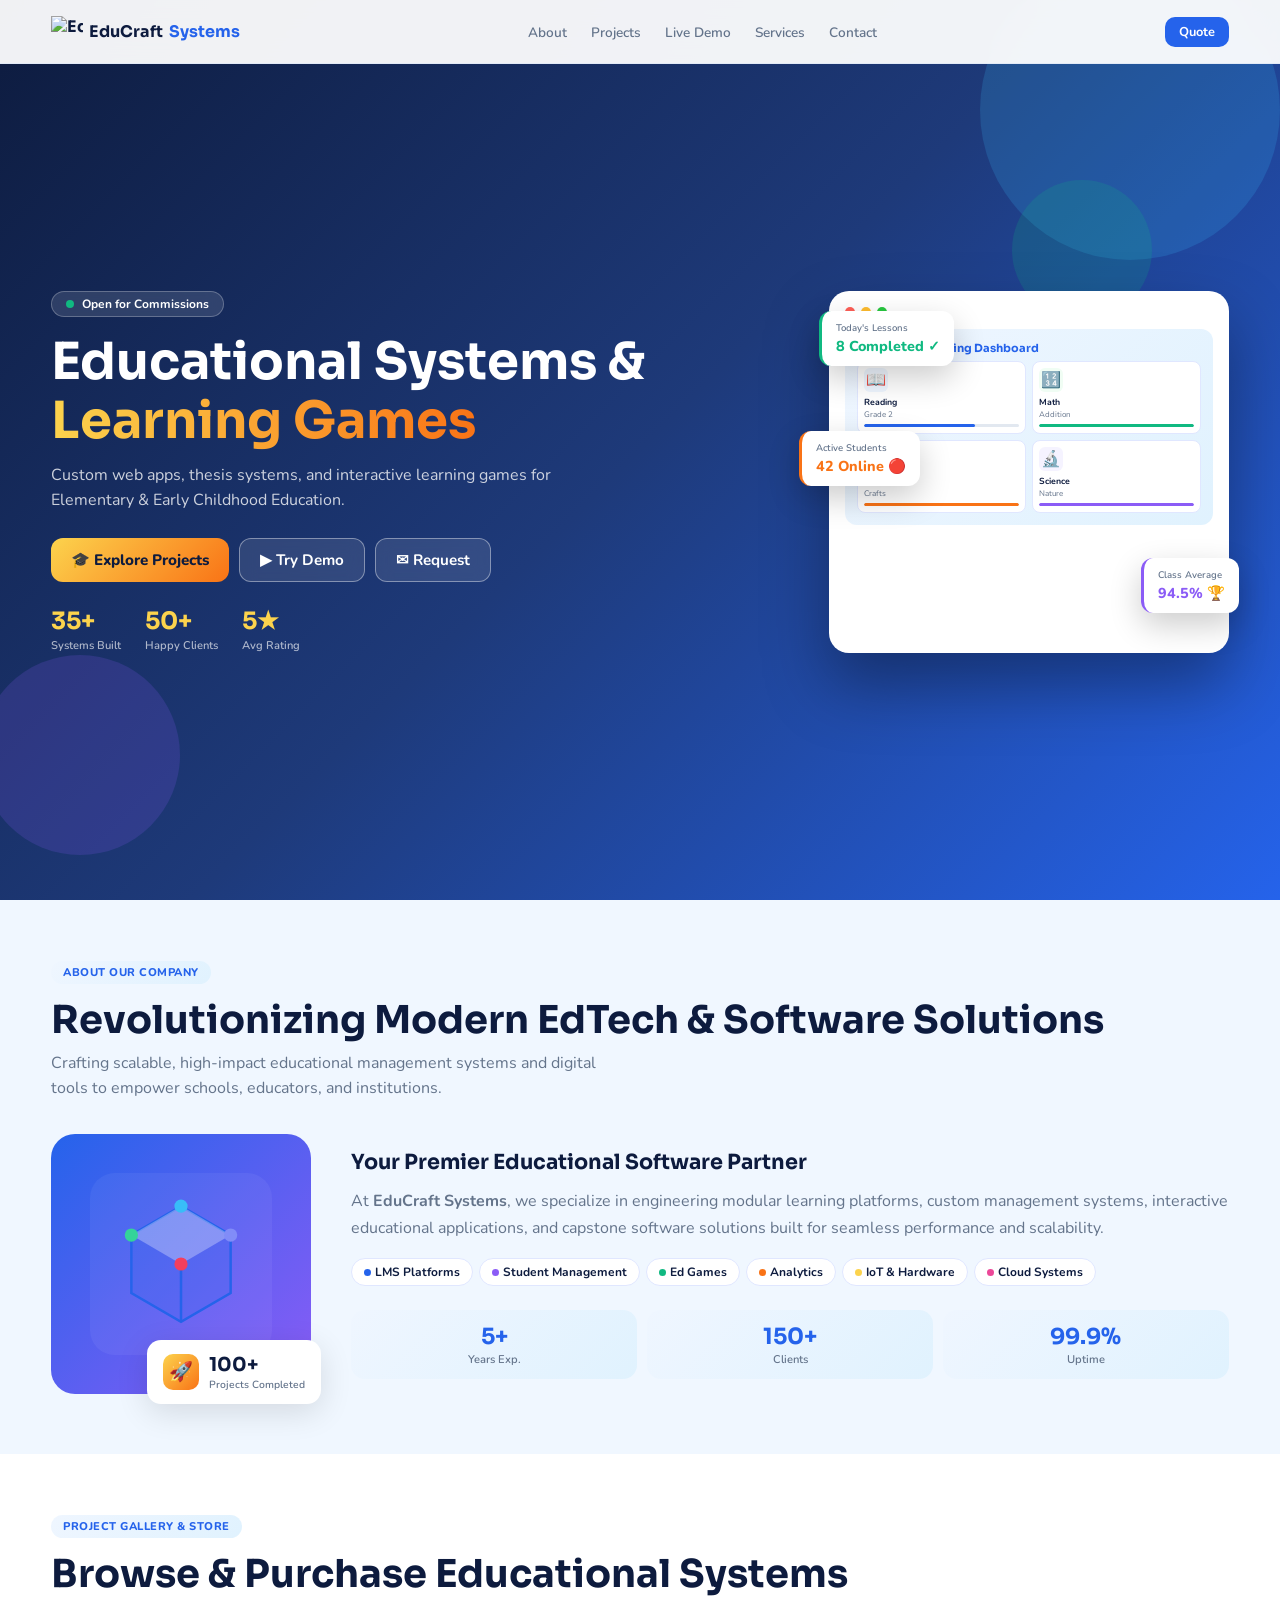
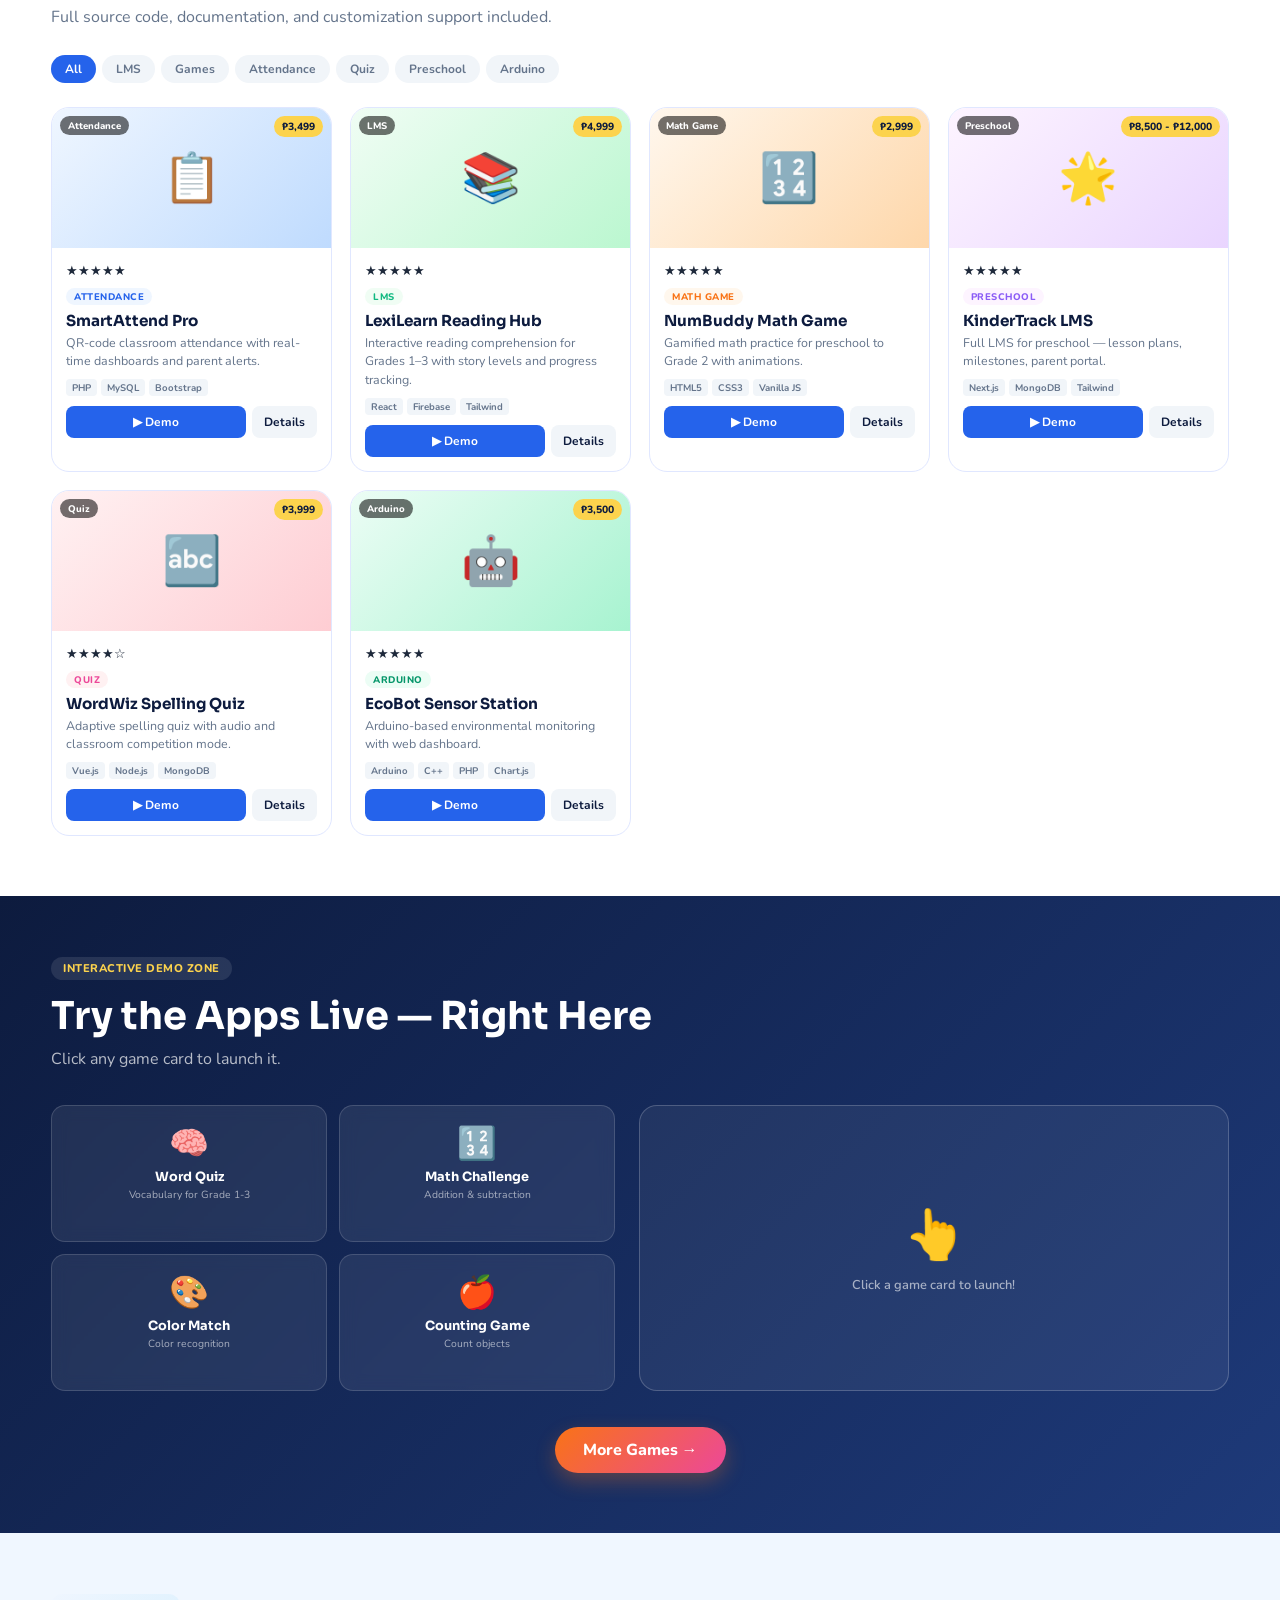
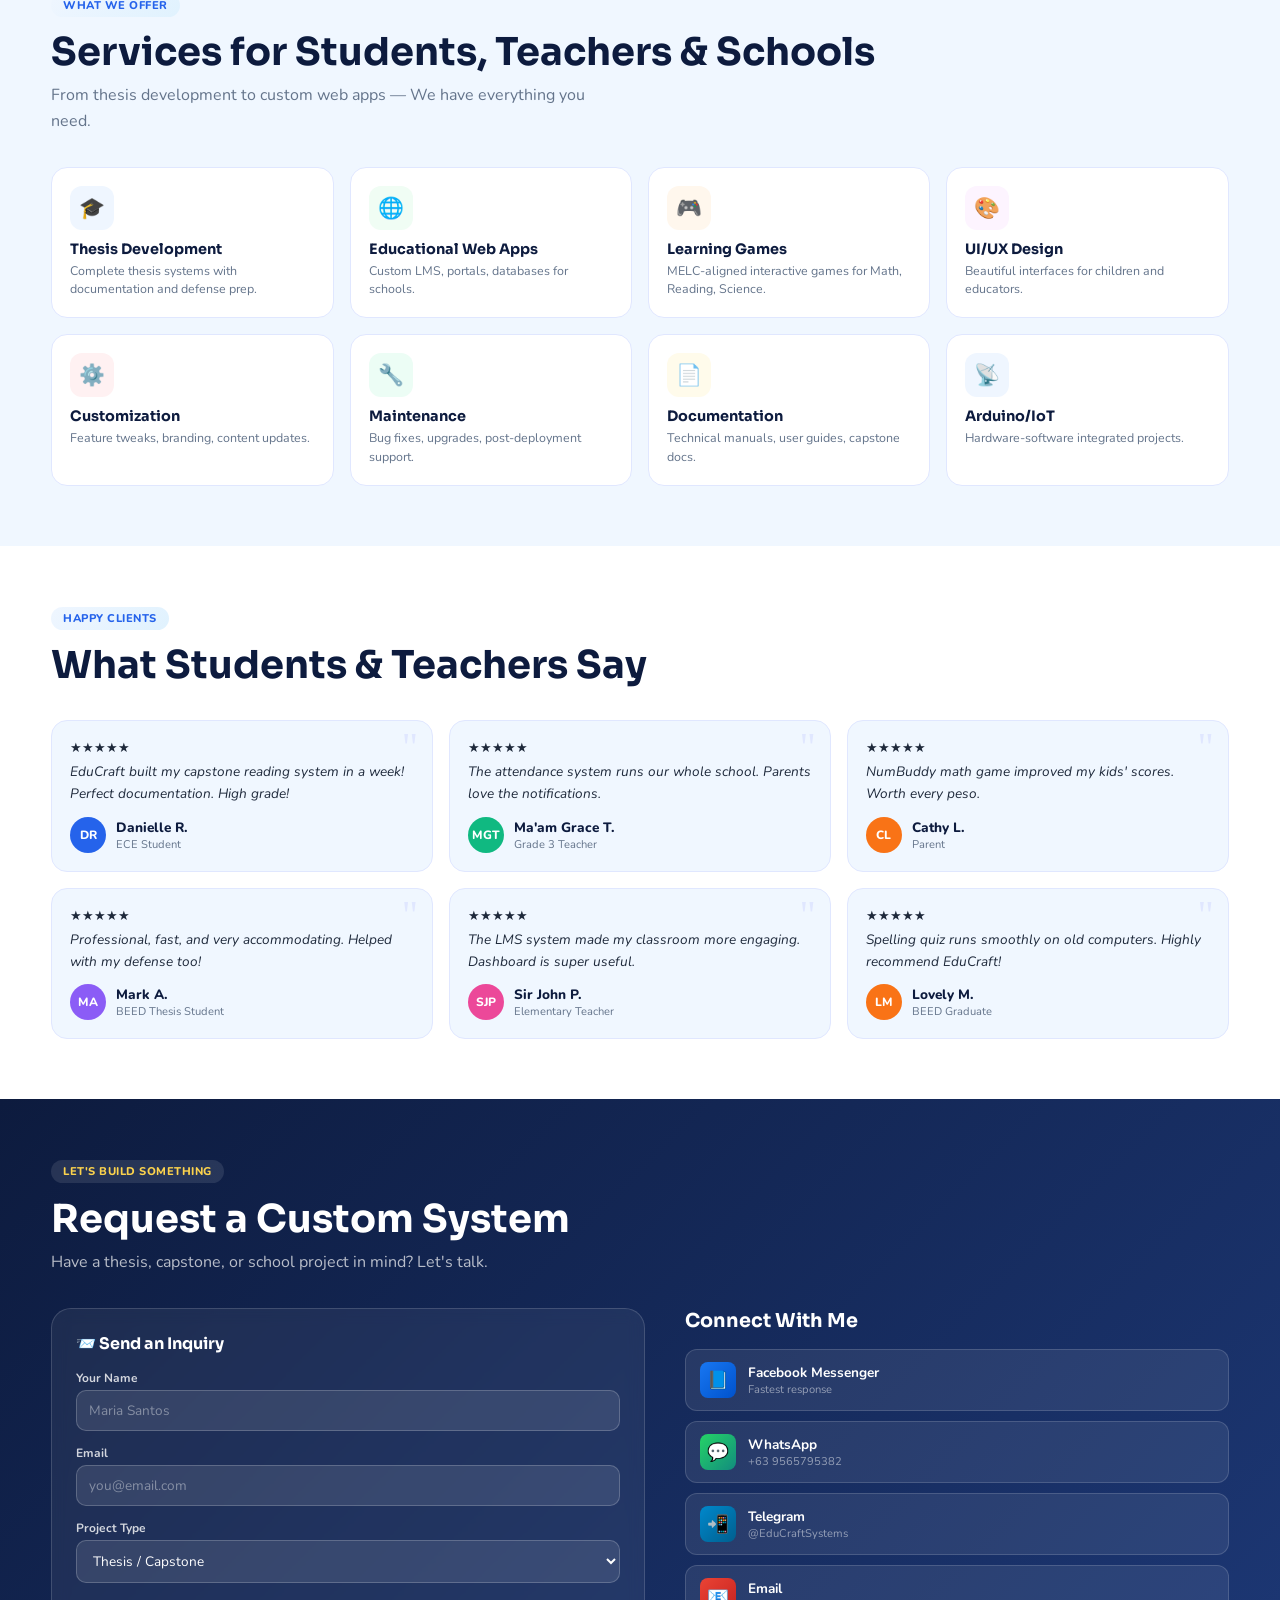
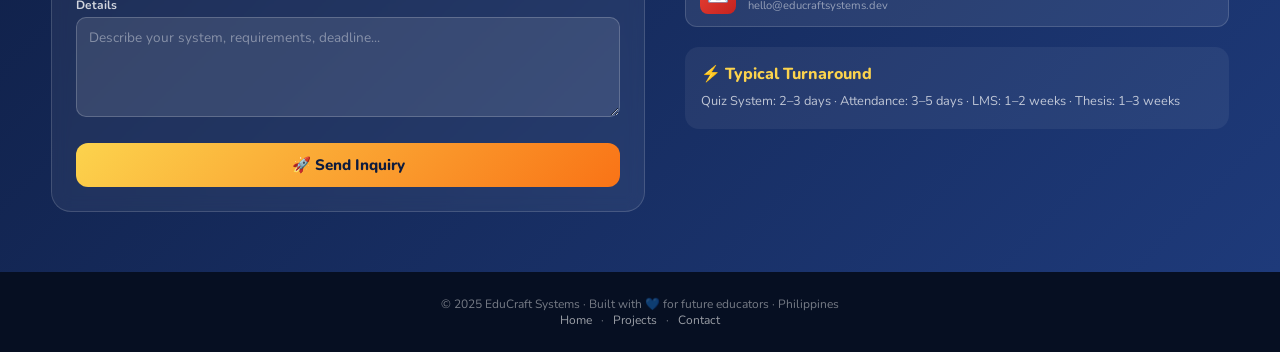
==== public/index.html @ 1078de20 "add fb" ====
<!doctype html>
<html lang="en">
  <head>
    <meta charset="UTF-8" />
    <meta
      name="viewport"
      content="width=device-width, initial-scale=1.0, maximum-scale=5.0"
    />
    <title>EduCraft Systems · EdTech</title>
    <link rel="icon" type="image/svg+xml" href="/favicon.svg" />
    <link rel="preconnect" href="https://fonts.googleapis.com" />
    <link rel="preconnect" href="https://fonts.gstatic.com" crossorigin />
    <link
      href="https://fonts.googleapis.com/css2?family=Nunito:wght@400;600;700;800;900&family=Sora:wght@400;500;600;700&display=swap"
      rel="stylesheet"
    />
    <style>
      * {
        margin: 0;
        padding: 0;
        box-sizing: border-box;
      }
      :root {
        --ec-navy: #0d1b3e;
        --ec-blue: #2563eb;
        --ec-sky: #38bdf8;
        --ec-mint: #10b981;
        --ec-coral: #f97316;
        --ec-yellow: #fcd34d;
        --ec-purple: #8b5cf6;
        --ec-pink: #ec4899;
        --ec-bg: #f0f7ff;
        --ec-white: #ffffff;
        --ec-text: #1e293b;
        --ec-muted: #64748b;
        --r: 1rem;
        --nav-height: 64px;
      }
      html {
        scroll-behavior: smooth;
      }
      body {
        font-family: "Nunito", sans-serif;
        background: var(--ec-bg);
        color: var(--ec-text);
        overflow-x: hidden;
      }
      .sora {
        font-family: "Sora", sans-serif;
      }

      .logo {
        display: flex;
        align-items: center;
        gap: 8px; /* Adds space between icon and text */
        font-weight: bold;
        font-size: 1.25rem;
      }

      .logo-icon {
        width: 32px;
        height: 32px;
      }

      /* NAV — mobile first */
      nav {
        position: fixed;
        top: 0;
        left: 0;
        right: 0;
        z-index: 100;
        background: rgba(255, 255, 255, 0.94);
        backdrop-filter: blur(12px);
        border-bottom: 1.5px solid #e2eaf7;
        padding: 0 4vw;
        height: var(--nav-height);
        display: flex;
        align-items: center;
      }
      .nav-inner {
        width: 100%;
        max-width: 1200px;
        margin: 0 auto;
        display: flex;
        align-items: center;
        justify-content: space-between;
        gap: 1rem;
      }
      .logo {
        font-family: "Sora", sans-serif;
        font-weight: 700;
        font-size: 1rem;
        color: var(--ec-navy);
        display: flex;
        align-items: center;
        gap: 6px;
        white-space: nowrap;
      }
      .logo-badge {
        background: linear-gradient(135deg, var(--ec-blue), var(--ec-purple));
        color: #fff;
        border-radius: 8px;
        padding: 2px 8px;
        font-size: 0.7rem;
        font-weight: 800;
        letter-spacing: 0.5px;
      }
      .nav-links {
        display: none;
        gap: 1.5rem;
        list-style: none;
      }
      .nav-links a {
        text-decoration: none;
        color: var(--ec-muted);
        font-weight: 600;
        font-size: 0.85rem;
        transition: color 0.2s;
      }
      .nav-links a:hover {
        color: var(--ec-blue);
      }
      .nav-cta {
        background: var(--ec-blue);
        color: #fff;
        border: none;
        border-radius: 10px;
        padding: 6px 14px;
        font-family: "Nunito", sans-serif;
        font-weight: 700;
        font-size: 0.8rem;
        cursor: pointer;
        transition: background 0.2s;
        white-space: nowrap;
      }
      .nav-cta:hover {
        background: #1d4ed8;
      }
      .nav-toggle {
        display: flex;
        flex-direction: column;
        gap: 4px;
        background: none;
        border: none;
        cursor: pointer;
        padding: 4px;
      }
      .nav-toggle span {
        display: block;
        width: 24px;
        height: 3px;
        background: var(--ec-navy);
        border-radius: 4px;
        transition: 0.2s;
      }

      /* HERO */
      .hero {
        min-height: 100vh;
        display: flex;
        align-items: center;
        position: relative;
        overflow: hidden;
        padding: calc(var(--nav-height) + 20px) 4vw 40px;
      }
      .hero-bg {
        position: absolute;
        inset: 0;
        background: linear-gradient(
          135deg,
          #0d1b3e 0%,
          #1e3a7a 50%,
          #2563eb 100%
        );
        z-index: 0;
      }
      .hero-blobs {
        position: absolute;
        inset: 0;
        z-index: 1;
        pointer-events: none;
      }
      .blob {
        position: absolute;
        border-radius: 50%;
        opacity: 0.18;
        animation: floatBlob 8s ease-in-out infinite alternate;
      }
      .blob1 {
        width: 300px;
        height: 300px;
        background: #38bdf8;
        top: -40px;
        right: 0;
        animation-delay: 0s;
      }
      .blob2 {
        width: 200px;
        height: 200px;
        background: #8b5cf6;
        bottom: 5%;
        left: -20px;
        animation-delay: 2s;
      }
      .blob3 {
        width: 140px;
        height: 140px;
        background: #10b981;
        top: 20%;
        right: 10%;
        animation-delay: 4s;
      }
      @keyframes floatBlob {
        from {
          transform: translate(0, 0) scale(1);
        }
        to {
          transform: translate(20px, 15px) scale(1.1);
        }
      }
      .hero-content {
        position: relative;
        z-index: 2;
        max-width: 1200px;
        margin: 0 auto;
        width: 100%;
        display: flex;
        flex-direction: column;
        gap: 32px;
      }
      .hero-text {
        color: #fff;
      }
      .hero-badge {
        display: inline-flex;
        align-items: center;
        gap: 8px;
        background: rgba(255, 255, 255, 0.12);
        border: 1px solid rgba(255, 255, 255, 0.25);
        border-radius: 50px;
        padding: 4px 14px;
        color: #fff;
        font-size: 0.75rem;
        font-weight: 700;
        margin-bottom: 1rem;
        backdrop-filter: blur(8px);
      }
      .hero-badge span {
        width: 8px;
        height: 8px;
        border-radius: 50%;
        background: #10b981;
        display: inline-block;
        animation: pulse 1.5s ease-in-out infinite;
      }
      @keyframes pulse {
        0%,
        100% {
          opacity: 1;
          transform: scale(1);
        }
        50% {
          opacity: 0.6;
          transform: scale(0.8);
        }
      }
      .hero h1 {
        font-family: "Sora", sans-serif;
        font-size: clamp(1.8rem, 5.5vw, 3.2rem);
        font-weight: 700;
        color: #fff;
        line-height: 1.15;
        margin-bottom: 0.75rem;
      }
      .hero h1 .accent {
        background: linear-gradient(90deg, #fcd34d, #f97316);
        -webkit-background-clip: text;
        -webkit-text-fill-color: transparent;
        background-clip: text;
      }
      .hero-sub {
        color: rgba(255, 255, 255, 0.78);
        font-size: 1rem;
        line-height: 1.6;
        margin-bottom: 1.5rem;
        max-width: 520px;
      }
      .hero-btns {
        display: flex;
        flex-wrap: wrap;
        gap: 10px;
      }
      .btn-primary {
        background: linear-gradient(135deg, #fcd34d, #f97316);
        color: #0d1b3e;
        border: none;
        border-radius: 12px;
        padding: 12px 20px;
        font-family: "Nunito", sans-serif;
        font-weight: 800;
        font-size: 0.95rem;
        cursor: pointer;
        transition:
          transform 0.2s,
          box-shadow 0.2s;
        text-decoration: none;
        display: inline-block;
        text-align: center;
      }
      .btn-primary:hover {
        transform: translateY(-2px);
        box-shadow: 0 8px 24px rgba(249, 115, 22, 0.4);
      }
      .btn-outline {
        background: rgba(255, 255, 255, 0.1);
        color: #fff;
        border: 1.5px solid rgba(255, 255, 255, 0.4);
        border-radius: 12px;
        padding: 11px 20px;
        font-family: "Nunito", sans-serif;
        font-weight: 700;
        font-size: 0.95rem;
        cursor: pointer;
        transition: all 0.2s;
        text-decoration: none;
        display: inline-block;
        backdrop-filter: blur(8px);
        text-align: center;
      }
      .btn-outline:hover {
        background: rgba(255, 255, 255, 0.2);
        border-color: rgba(255, 255, 255, 0.7);
      }
      .hero-stats {
        display: flex;
        gap: 1.5rem;
        margin-top: 1.5rem;
        flex-wrap: wrap;
      }
      .stat {
        text-align: left;
      }
      .stat-num {
        font-family: "Sora", sans-serif;
        font-size: 1.5rem;
        font-weight: 700;
        color: #fcd34d;
      }
      .stat-label {
        color: rgba(255, 255, 255, 0.65);
        font-size: 0.7rem;
        font-weight: 600;
        margin-top: 2px;
      }

      /* HERO VISUAL (hidden on small) */
      .hero-visual {
        display: none;
        position: relative;
        height: auto;
        min-height: 320px;
        width: 100%;
        max-width: 400px;
        margin: 0 auto;
      }
      .mockup-main {
        background: #fff;
        border-radius: 20px;
        padding: 16px;
        box-shadow: 0 32px 64px rgba(0, 0, 0, 0.35);
        width: 100%;
        position: relative;
        z-index: 3;
        animation: floatCard 6s ease-in-out infinite alternate;
      }
      @keyframes floatCard {
        from {
          transform: translateY(0);
        }
        to {
          transform: translateY(-10px);
        }
      }
      .mockup-bar {
        display: flex;
        gap: 6px;
        margin-bottom: 12px;
      }
      .mockup-dot {
        width: 10px;
        height: 10px;
        border-radius: 50%;
      }
      .mockup-screen {
        background: linear-gradient(135deg, #eff6ff, #e0f2fe);
        border-radius: 12px;
        padding: 12px;
        min-height: 140px;
      }
      .mockup-title {
        font-family: "Sora", sans-serif;
        font-size: 0.7rem;
        font-weight: 700;
        color: var(--ec-blue);
        margin-bottom: 6px;
      }
      .mockup-grid {
        display: grid;
        grid-template-columns: 1fr 1fr;
        gap: 6px;
      }
      .mockup-card {
        background: #fff;
        border-radius: 8px;
        padding: 6px;
        border: 1px solid #e0e7ff;
      }
      .mockup-icon {
        width: 24px;
        height: 24px;
        border-radius: 6px;
        margin-bottom: 4px;
        display: flex;
        align-items: center;
        justify-content: center;
        font-size: 1rem;
      }
      .mockup-label {
        font-size: 0.55rem;
        font-weight: 700;
        color: var(--ec-navy);
      }
      .mockup-sub {
        font-size: 0.5rem;
        color: var(--ec-muted);
        margin-top: 1px;
      }
      .mockup-progress {
        height: 3px;
        background: #e2e8f0;
        border-radius: 4px;
        margin-top: 4px;
        overflow: hidden;
      }
      .mockup-fill {
        height: 100%;
        border-radius: 4px;
        animation: fillAnim 2s ease-in-out infinite alternate;
      }
      @keyframes fillAnim {
        from {
          width: 30%;
        }
        to {
          width: 90%;
        }
      }
      .float-card {
        display: none;
      }

      /* sections */
      section {
        padding: 60px 4vw;
      }
      .section-inner {
        max-width: 1200px;
        margin: 0 auto;
      }
      .section-tag {
        display: inline-block;
        background: linear-gradient(135deg, #eff6ff, #e0f2fe);
        color: var(--ec-blue);
        font-size: 0.7rem;
        font-weight: 800;
        letter-spacing: 0.5px;
        text-transform: uppercase;
        padding: 4px 12px;
        border-radius: 50px;
        margin-bottom: 0.8rem;
      }
      .section-title {
        font-family: "Sora", sans-serif;
        font-size: clamp(1.5rem, 4vw, 2.4rem);
        font-weight: 700;
        color: var(--ec-navy);
        line-height: 1.2;
        margin-bottom: 0.5rem;
      }
      .section-sub {
        color: var(--ec-muted);
        font-size: 1rem;
        max-width: 560px;
        line-height: 1.6;
      }

      /* about */
      .about-grid {
        display: flex;
        flex-direction: column;
        gap: 32px;
        margin-top: 32px;
      }
      .about-photo-wrap {
        position: relative;
        max-width: 280px;
        margin: 0 auto;
        width: 100%;
      }
      .about-photo {
        width: 100%;
        aspect-ratio: 1;
        border-radius: 24px;
        background: linear-gradient(135deg, #2563eb, #8b5cf6);
        display: flex;
        align-items: center;
        justify-content: center;
        overflow: hidden;
      }
      .avatar-svg {
        width: 70%;
        height: 70%;
      }
      .about-badge-wrap {
        position: absolute;
        bottom: -10px;
        right: -10px;
        background: #fff;
        border-radius: 14px;
        padding: 12px 16px;
        box-shadow: 0 8px 32px rgba(0, 0, 0, 0.12);
        display: flex;
        align-items: center;
        gap: 10px;
      }
      .about-badge-icon {
        width: 36px;
        height: 36px;
        background: linear-gradient(135deg, #fcd34d, #f97316);
        border-radius: 10px;
        display: flex;
        align-items: center;
        justify-content: center;
        font-size: 1.2rem;
      }
      .about-badge-num {
        font-family: "Sora", sans-serif;
        font-size: 1.2rem;
        font-weight: 700;
        color: var(--ec-navy);
      }
      .about-badge-label {
        font-size: 0.65rem;
        color: var(--ec-muted);
        font-weight: 600;
      }
      .about-skills {
        display: flex;
        flex-wrap: wrap;
        gap: 6px;
        margin-top: 1rem;
      }
      .skill-pill {
        background: #fff;
        border: 1.5px solid #e0e7ff;
        border-radius: 50px;
        padding: 5px 12px;
        font-size: 0.75rem;
        font-weight: 700;
        color: var(--ec-navy);
        display: flex;
        align-items: center;
        gap: 4px;
      }
      .skill-dot {
        width: 7px;
        height: 7px;
        border-radius: 50%;
      }
      .about-stats-row {
        display: grid;
        grid-template-columns: repeat(3, 1fr);
        gap: 10px;
        margin-top: 1.5rem;
      }
      .about-stat-card {
        background: linear-gradient(135deg, #eff6ff, #e0f2fe);
        border-radius: 14px;
        padding: 12px;
        text-align: center;
      }
      .about-stat-num {
        font-family: "Sora", sans-serif;
        font-size: 1.4rem;
        font-weight: 700;
        color: var(--ec-blue);
      }
      .about-stat-label {
        font-size: 0.7rem;
        color: var(--ec-muted);
        font-weight: 600;
        margin-top: 2px;
      }

      /* gallery */
      .gallery-section {
        background: #fff;
      }
      .filter-bar {
        display: flex;
        gap: 6px;
        flex-wrap: wrap;
        margin: 1.5rem 0;
      }
      .filter-btn {
        background: #f1f5f9;
        border: none;
        border-radius: 50px;
        padding: 6px 14px;
        font-family: "Nunito", sans-serif;
        font-weight: 700;
        font-size: 0.75rem;
        color: var(--ec-muted);
        cursor: pointer;
        transition: all 0.2s;
      }
      .filter-btn.active,
      .filter-btn:hover {
        background: var(--ec-blue);
        color: #fff;
      }
      .projects-grid {
        display: grid;
        grid-template-columns: repeat(auto-fill, minmax(260px, 1fr));
        gap: 18px;
      }
      .project-card {
        background: #fff;
        border-radius: 18px;
        border: 1.5px solid #e0e7ff;
        overflow: hidden;
        transition:
          transform 0.25s,
          box-shadow 0.25s;
        cursor: pointer;
      }
      .project-card:hover {
        transform: translateY(-4px);
        box-shadow: 0 20px 40px rgba(37, 99, 235, 0.1);
      }
      .project-thumb {
        height: 140px;
        display: flex;
        align-items: center;
        justify-content: center;
        font-size: 3rem;
        position: relative;
        overflow: hidden;
      }
      .project-thumb-label {
        position: absolute;
        top: 8px;
        left: 8px;
        background: rgba(0, 0, 0, 0.55);
        color: #fff;
        font-size: 0.6rem;
        font-weight: 800;
        padding: 3px 8px;
        border-radius: 50px;
      }
      .project-thumb-price {
        position: absolute;
        top: 8px;
        right: 8px;
        background: #fcd34d;
        color: #0d1b3e;
        font-size: 0.65rem;
        font-weight: 800;
        padding: 3px 8px;
        border-radius: 50px;
      }
      .project-body {
        padding: 14px;
      }
      .project-cat {
        display: inline-block;
        font-size: 0.6rem;
        font-weight: 800;
        text-transform: uppercase;
        letter-spacing: 0.5px;
        padding: 2px 8px;
        border-radius: 50px;
        margin-bottom: 6px;
      }
      .project-title {
        font-family: "Sora", sans-serif;
        font-size: 0.95rem;
        font-weight: 700;
        color: var(--ec-navy);
        margin-bottom: 4px;
      }
      .project-desc {
        font-size: 0.78rem;
        color: var(--ec-muted);
        line-height: 1.5;
        margin-bottom: 8px;
      }
      .project-tags {
        display: flex;
        flex-wrap: wrap;
        gap: 4px;
        margin-bottom: 10px;
      }
      .tech-tag {
        background: #f1f5f9;
        color: var(--ec-muted);
        font-size: 0.6rem;
        font-weight: 700;
        padding: 2px 6px;
        border-radius: 4px;
      }
      .project-footer {
        display: flex;
        gap: 6px;
      }
      .btn-demo {
        flex: 1;
        background: var(--ec-blue);
        color: #fff;
        border: none;
        border-radius: 8px;
        padding: 8px;
        font-family: "Nunito", sans-serif;
        font-weight: 700;
        font-size: 0.75rem;
        cursor: pointer;
        transition: background 0.2s;
      }
      .btn-demo:hover {
        background: #1d4ed8;
      }
      .btn-details {
        background: #f1f5f9;
        color: var(--ec-navy);
        border: none;
        border-radius: 8px;
        padding: 8px 12px;
        font-family: "Nunito", sans-serif;
        font-weight: 700;
        font-size: 0.75rem;
        cursor: pointer;
      }
      .stars {
        display: flex;
        gap: 2px;
        margin-bottom: 4px;
        font-size: 0.8rem;
      }

      /* services */
      .services-grid {
        display: grid;
        grid-template-columns: repeat(auto-fill, minmax(180px, 1fr));
        gap: 16px;
        margin-top: 32px;
      }
      .service-card {
        background: #fff;
        border-radius: 16px;
        padding: 18px;
        border: 1.5px solid #e0e7ff;
        transition: transform 0.2s;
      }
      .service-card:hover {
        transform: translateY(-4px);
        box-shadow: 0 12px 28px rgba(37, 99, 235, 0.08);
      }
      .service-icon {
        width: 44px;
        height: 44px;
        border-radius: 12px;
        display: flex;
        align-items: center;
        justify-content: center;
        font-size: 1.3rem;
        margin-bottom: 10px;
      }
      .service-title {
        font-family: "Sora", sans-serif;
        font-size: 0.9rem;
        font-weight: 700;
        color: var(--ec-navy);
        margin-bottom: 4px;
      }
      .service-desc {
        font-size: 0.78rem;
        color: var(--ec-muted);
        line-height: 1.5;
      }

      /* demo */
      .demo-section {
        background: linear-gradient(135deg, #0d1b3e, #1e3a7a);
      }
      .demo-grid {
        display: flex;
        flex-direction: column;
        gap: 24px;
        margin-top: 32px;
      }
      .demo-games {
        display: grid;
        grid-template-columns: 1fr 1fr;
        gap: 12px;
      }
      .demo-game-card {
        background: rgba(255, 255, 255, 0.08);
        border: 1px solid rgba(255, 255, 255, 0.15);
        border-radius: 14px;
        padding: 16px;
        cursor: pointer;
        transition: all 0.2s;
        text-align: center;
        backdrop-filter: blur(8px);
      }
      .demo-game-card:hover {
        background: rgba(255, 255, 255, 0.18);
        transform: translateY(-2px);
      }
      .demo-game-icon {
        font-size: 2rem;
        display: block;
        margin-bottom: 4px;
      }
      .demo-game-title {
        font-family: "Sora", sans-serif;
        font-size: 0.8rem;
        font-weight: 700;
        color: #fff;
        margin-bottom: 2px;
      }
      .demo-game-desc {
        font-size: 0.65rem;
        color: rgba(255, 255, 255, 0.6);
      }
      .demo-frame {
        background: rgba(255, 255, 255, 0.06);
        border: 1.5px solid rgba(255, 255, 255, 0.2);
        border-radius: 18px;
        overflow: hidden;
        min-height: 280px;
        display: flex;
        align-items: center;
        justify-content: center;
        padding: 12px;
      }
      #demo-container {
        width: 100%;
        min-height: 260px;
        display: flex;
        align-items: center;
        justify-content: center;
        padding: 12px;
      }
      .demo-placeholder {
        text-align: center;
      }
      .demo-placeholder-icon {
        font-size: 3rem;
        display: block;
        margin-bottom: 8px;
      }
      .demo-placeholder-text {
        color: rgba(255, 255, 255, 0.6);
        font-size: 0.8rem;
        font-weight: 600;
      }

      /* quiz game inside demo */
      .quiz-game {
        width: 100%;
        color: #fff;
        text-align: center;
      }
      .quiz-q {
        font-family: "Sora", sans-serif;
        font-size: 0.9rem;
        font-weight: 700;
        margin-bottom: 16px;
        line-height: 1.4;
        color: #fcd34d;
      }
      .quiz-opts {
        display: grid;
        grid-template-columns: 1fr 1fr;
        gap: 8px;
        max-width: 320px;
        margin: 0 auto 12px;
      }
      .quiz-opt {
        background: rgba(255, 255, 255, 0.1);
        border: 1.5px solid rgba(255, 255, 255, 0.2);
        border-radius: 10px;
        padding: 10px;
        color: #fff;
        font-family: "Nunito", sans-serif;
        font-weight: 700;
        font-size: 0.8rem;
        cursor: pointer;
        transition: all 0.2s;
      }
      .quiz-opt:hover {
        background: rgba(255, 255, 255, 0.25);
      }
      .quiz-opt.correct {
        background: rgba(16, 185, 129, 0.3);
        border-color: #10b981;
      }
      .quiz-opt.wrong {
        background: rgba(239, 68, 68, 0.3);
        border-color: #ef4444;
      }
      .quiz-score {
        font-size: 0.75rem;
        color: rgba(255, 255, 255, 0.6);
        margin-top: 6px;
      }
      .quiz-progress {
        background: rgba(255, 255, 255, 0.15);
        height: 4px;
        border-radius: 4px;
        width: 100%;
        margin-bottom: 12px;
        overflow: hidden;
      }
      .quiz-prog-fill {
        height: 100%;
        background: #fcd34d;
        border-radius: 4px;
        transition: width 0.4s;
      }

      /* testimonials */
      .testimonials-section {
        background: #fff;
      }
      .testimonials-grid {
        display: grid;
        grid-template-columns: 1fr;
        gap: 16px;
        margin-top: 32px;
      }
      .testi-card {
        background: var(--ec-bg);
        border-radius: 16px;
        padding: 18px;
        border: 1.5px solid #e0e7ff;
        position: relative;
      }
      .testi-quote {
        font-size: 2.5rem;
        color: #e0e7ff;
        position: absolute;
        top: 6px;
        right: 14px;
        font-family: serif;
        line-height: 1;
      }
      .testi-text {
        font-size: 0.85rem;
        color: var(--ec-text);
        line-height: 1.6;
        margin-bottom: 12px;
        font-style: italic;
      }
      .testi-author {
        display: flex;
        align-items: center;
        gap: 10px;
      }
      .testi-avatar {
        width: 36px;
        height: 36px;
        border-radius: 50%;
        display: flex;
        align-items: center;
        justify-content: center;
        font-weight: 800;
        font-size: 0.75rem;
        color: #fff;
        flex-shrink: 0;
      }
      .testi-name {
        font-weight: 800;
        font-size: 0.85rem;
        color: var(--ec-navy);
      }
      .testi-role {
        font-size: 0.7rem;
        color: var(--ec-muted);
      }

      /* contact */
      .contact-section {
        background: linear-gradient(135deg, #0d1b3e, #1e3a7a);
        padding: 60px 4vw;
      }
      .contact-grid {
        display: flex;
        flex-direction: column;
        gap: 32px;
        margin-top: 32px;
      }
      .contact-form {
        background: rgba(255, 255, 255, 0.06);
        border: 1.5px solid rgba(255, 255, 255, 0.15);
        border-radius: 20px;
        padding: 24px;
        backdrop-filter: blur(8px);
      }
      .form-row {
        margin-bottom: 14px;
      }
      .form-label {
        display: block;
        color: rgba(255, 255, 255, 0.8);
        font-size: 0.75rem;
        font-weight: 700;
        margin-bottom: 4px;
      }
      .form-input,
      .form-select,
      .form-textarea {
        width: 100%;
        background: rgba(255, 255, 255, 0.1);
        border: 1px solid rgba(255, 255, 255, 0.2);
        border-radius: 10px;
        padding: 10px 12px;
        color: #fff;
        font-family: "Nunito", sans-serif;
        font-size: 0.85rem;
        transition: border-color 0.2s;
        outline: none;
      }
      .form-input:focus,
      .form-select:focus,
      .form-textarea:focus {
        border-color: var(--ec-sky);
      }
      .form-input::placeholder,
      .form-textarea::placeholder {
        color: rgba(255, 255, 255, 0.4);
      }
      .form-select option {
        background: #1e3a7a;
      }
      .form-textarea {
        resize: vertical;
        min-height: 100px;
      }
      .btn-send {
        width: 100%;
        background: linear-gradient(135deg, #fcd34d, #f97316);
        color: #0d1b3e;
        border: none;
        border-radius: 12px;
        padding: 12px;
        font-family: "Nunito", sans-serif;
        font-weight: 800;
        font-size: 0.95rem;
        cursor: pointer;
        transition:
          transform 0.2s,
          box-shadow 0.2s;
        margin-top: 6px;
      }
      .btn-send:hover {
        transform: translateY(-2px);
        box-shadow: 0 8px 24px rgba(249, 115, 22, 0.4);
      }
      .contact-info h3 {
        font-family: "Sora", sans-serif;
        font-size: 1.2rem;
        font-weight: 700;
        color: #fff;
        margin-bottom: 1rem;
      }
      .contact-links {
        display: flex;
        flex-direction: column;
        gap: 10px;
      }
      .contact-link {
        display: flex;
        align-items: center;
        gap: 12px;
        background: rgba(255, 255, 255, 0.08);
        border: 1px solid rgba(255, 255, 255, 0.15);
        border-radius: 12px;
        padding: 12px 14px;
        text-decoration: none;
        transition: background 0.2s;
      }
      .contact-link:hover {
        background: rgba(255, 255, 255, 0.16);
      }
      .contact-link-icon {
        width: 36px;
        height: 36px;
        border-radius: 8px;
        display: flex;
        align-items: center;
        justify-content: center;
        font-size: 1.1rem;
        flex-shrink: 0;
      }
      .contact-link-text {
        color: #fff;
        font-weight: 700;
        font-size: 0.85rem;
      }
      .contact-link-sub {
        color: rgba(255, 255, 255, 0.5);
        font-size: 0.7rem;
      }

      /* footer */
      footer {
        background: #060f22;
        padding: 24px 4vw;
        text-align: center;
        color: rgba(255, 255, 255, 0.45);
        font-size: 0.75rem;
      }
      footer a {
        color: rgba(255, 255, 255, 0.6);
        text-decoration: none;
        margin: 0 6px;
      }

      /* modal */
      .modal-overlay {
        position: fixed;
        inset: 0;
        background: rgba(0, 0, 0, 0.65);
        z-index: 200;
        display: none;
        align-items: center;
        justify-content: center;
        padding: 16px;
        backdrop-filter: blur(4px);
      }
      .modal-overlay.open {
        display: flex;
      }
      .modal-box {
        background: #fff;
        border-radius: 20px;
        max-width: 600px;
        width: 100%;
        max-height: 90vh;
        overflow-y: auto;
        position: relative;
      }
      .modal-close {
        position: absolute;
        top: 12px;
        right: 12px;
        background: #f1f5f9;
        border: none;
        border-radius: 8px;
        width: 32px;
        height: 32px;
        cursor: pointer;
        font-size: 1rem;
        display: flex;
        align-items: center;
        justify-content: center;
        z-index: 10;
      }
      .modal-header {
        height: 160px;
        display: flex;
        align-items: center;
        justify-content: center;
        font-size: 3.5rem;
        border-radius: 20px 20px 0 0;
        position: relative;
        overflow: hidden;
      }
      .modal-body {
        padding: 20px;
      }
      .modal-title {
        font-family: "Sora", sans-serif;
        font-size: 1.3rem;
        font-weight: 700;
        color: var(--ec-navy);
        margin-bottom: 6px;
      }
      .modal-desc {
        color: var(--ec-muted);
        font-size: 0.85rem;
        line-height: 1.6;
        margin-bottom: 14px;
      }
      .modal-feature-list {
        display: grid;
        grid-template-columns: 1fr 1fr;
        gap: 6px;
        margin-bottom: 14px;
      }
      .modal-feature {
        display: flex;
        align-items: center;
        gap: 6px;
        font-size: 0.8rem;
        color: var(--ec-text);
      }
      .modal-feature::before {
        content: "✓";
        color: var(--ec-mint);
        font-weight: 800;
        flex-shrink: 0;
      }
      .pricing-cards {
        display: grid;
        grid-template-columns: repeat(3, 1fr);
        gap: 8px;
        margin-bottom: 14px;
      }
      .pricing-card {
        border: 1.5px solid #e0e7ff;
        border-radius: 12px;
        padding: 12px;
        text-align: center;
        cursor: pointer;
      }
      .pricing-card.featured {
        border-color: var(--ec-blue);
        background: #eff6ff;
      }
      .pricing-card .p-label {
        font-size: 0.65rem;
        font-weight: 800;
        text-transform: uppercase;
        color: var(--ec-muted);
        margin-bottom: 4px;
      }
      .pricing-card .p-price {
        font-family: "Sora", sans-serif;
        font-size: 1.1rem;
        font-weight: 700;
        color: var(--ec-navy);
      }
      .pricing-card .p-what {
        font-size: 0.65rem;
        color: var(--ec-muted);
        margin-top: 2px;
      }
      .modal-footer {
        display: flex;
        gap: 8px;
        flex-wrap: wrap;
      }

      /* toast */
      .toast {
        position: fixed;
        bottom: 20px;
        left: 50%;
        transform: translateX(-50%) translateY(80px);
        background: var(--ec-mint);
        color: #fff;
        font-weight: 700;
        font-size: 0.85rem;
        padding: 10px 20px;
        border-radius: 12px;
        z-index: 300;
        opacity: 0;
        transition: all 0.3s;
        pointer-events: none;
        width: 90%;
        max-width: 400px;
        text-align: center;
      }
      .toast.show {
        transform: translateX(-50%) translateY(0);
        opacity: 1;
      }

      /* more btn */
      .more-btn {
        display: inline-flex;
        align-items: center;
        background: linear-gradient(135deg, #f97316, #ec4899);
        color: #fff;
        font-family: "Nunito", sans-serif;
        font-weight: 800;
        font-size: 1rem;
        padding: 12px 28px;
        border-radius: 50px;
        text-decoration: none;
        box-shadow: 0 8px 20px rgba(249, 115, 22, 0.3);
        transition: all 0.3s;
        margin-top: 8px;
      }
      .more-btn:hover {
        transform: translateY(-3px);
        box-shadow: 0 12px 28px rgba(236, 72, 153, 0.4);
      }

      /* tablet+ */
      @media (min-width: 640px) {
        .hero-content {
          flex-direction: row;
          gap: 40px;
        }
        .hero-text {
          flex: 1;
        }
        .hero-visual {
          display: flex;
          flex: 1;
          max-width: 400px;
        }
        .float-card {
          display: block;
          position: absolute;
          background: #fff;
          border-radius: 12px;
          padding: 10px 14px;
          box-shadow: 0 12px 32px rgba(0, 0, 0, 0.2);
          font-size: 0.7rem;
          font-weight: 700;
          z-index: 4;
        }
        .fc1 {
          top: 20px;
          left: -10px;
          animation: fc1anim 5s ease-in-out infinite alternate;
          color: var(--ec-mint);
          border-left: 3px solid var(--ec-mint);
        }
        .fc2 {
          bottom: 40px;
          right: -10px;
          animation: fc2anim 6s ease-in-out infinite alternate;
          color: var(--ec-purple);
          border-left: 3px solid var(--ec-purple);
        }
        .fc3 {
          top: 140px;
          left: -30px;
          animation: fc3anim 7s ease-in-out infinite alternate;
          color: var(--ec-coral);
          border-left: 3px solid var(--ec-coral);
        }
        @keyframes fc1anim {
          from {
            transform: translate(0, 0);
          }
          to {
            transform: translate(6px, -6px);
          }
        }
        @keyframes fc2anim {
          from {
            transform: translate(0, 0);
          }
          to {
            transform: translate(-4px, 8px);
          }
        }
        @keyframes fc3anim {
          from {
            transform: translate(0, 0);
          }
          to {
            transform: translate(8px, 4px);
          }
        }
        .fc-label {
          color: var(--ec-muted);
          font-weight: 600;
          font-size: 0.6rem;
          margin-bottom: 2px;
        }
        .fc-value {
          font-size: 0.9rem;
          font-weight: 800;
        }
        .about-grid {
          flex-direction: row;
          gap: 40px;
          align-items: center;
        }
        .about-photo-wrap {
          flex: 0 0 260px;
        }
        .demo-grid {
          flex-direction: row;
          align-items: stretch;
        }
        .demo-games {
          flex: 1;
          grid-template-columns: 1fr 1fr;
        }
        .demo-frame {
          flex: 1;
        }
        .contact-grid {
          flex-direction: row;
          gap: 40px;
        }
        .contact-form {
          flex: 1;
        }
        .contact-info {
          flex: 1;
        }
        .testimonials-grid {
          grid-template-columns: repeat(2, 1fr);
        }
      }
      @media (min-width: 900px) {
        .nav-links {
          display: flex;
        }
        .nav-toggle {
          display: none;
        }
        .testimonials-grid {
          grid-template-columns: repeat(3, 1fr);
        }
        .services-grid {
          grid-template-columns: repeat(4, 1fr);
        }
      }
      @media (max-width: 639px) {
        .hero-visual {
          display: none;
        }
        .hero-stats .stat-num {
          font-size: 1.2rem;
        }
      }
      /* mobile nav open */
      .nav-links.open {
        display: flex;
        flex-direction: column;
        position: absolute;
        top: var(--nav-height);
        left: 0;
        right: 0;
        background: rgba(255, 255, 255, 0.98);
        backdrop-filter: blur(12px);
        padding: 16px 4vw;
        border-bottom: 1px solid #e2eaf7;
        gap: 12px;
        align-items: center;
      }
      .nav-links.open a {
        font-size: 1rem;
      }
    </style>
  </head>
  <body>
    <!-- NAV -->
    <nav>
      <div class="nav-inner">
        <div class="logo">
          <img src="/favicon.svg" alt="EduCraft Logo" class="logo-icon" />
          EduCraft <span style="color: var(--ec-blue)">Systems</span>
        </div>
        <ul class="nav-links" id="navLinks">
          <li><a href="#about" onclick="closeNav()">About</a></li>
          <li><a href="#projects" onclick="closeNav()">Projects</a></li>
          <li><a href="#demo" onclick="closeNav()">Live Demo</a></li>
          <li><a href="#services" onclick="closeNav()">Services</a></li>
          <li><a href="#contact" onclick="closeNav()">Contact</a></li>
        </ul>
        <button class="nav-cta" onclick="scrollTo('#contact')">Quote</button>
        <button class="nav-toggle" id="navToggle" aria-label="Menu">
          <span></span><span></span><span></span>
        </button>
      </div>
    </nav>

    <!-- HERO -->
    <section class="hero" id="home">
      <div class="hero-bg"></div>
      <div class="hero-blobs">
        <div class="blob blob1"></div>
        <div class="blob blob2"></div>
        <div class="blob blob3"></div>
      </div>
      <div class="hero-content">
        <div class="hero-text">
          <div class="hero-badge"><span></span> Open for Commissions</div>
          <h1>
            Educational Systems & <span class="accent">Learning Games</span>
          </h1>
          <p class="hero-sub">
            Custom web apps, thesis systems, and interactive learning games for
            Elementary & Early Childhood Education.
          </p>
          <div class="hero-btns">
            <a href="#projects" class="btn-primary">🎓 Explore Projects</a>
            <a href="#demo" class="btn-outline">▶ Try Demo</a>
            <a href="#contact" class="btn-outline">✉ Request</a>
          </div>
          <div class="hero-stats">
            <div class="stat">
              <div class="stat-num">35+</div>
              <div class="stat-label">Systems Built</div>
            </div>
            <div class="stat">
              <div class="stat-num">50+</div>
              <div class="stat-label">Happy Clients</div>
            </div>
            <div class="stat">
              <div class="stat-num">5★</div>
              <div class="stat-label">Avg Rating</div>
            </div>
          </div>
        </div>
        <div class="hero-visual">
          <div class="mockup-main">
            <div class="mockup-bar">
              <div class="mockup-dot" style="background: #ff5f57"></div>
              <div class="mockup-dot" style="background: #ffbd2e"></div>
              <div class="mockup-dot" style="background: #28c840"></div>
            </div>
            <div class="mockup-screen">
              <div class="mockup-title">📊 Student Learning Dashboard</div>
              <div class="mockup-grid">
                <div class="mockup-card">
                  <div class="mockup-icon" style="background: #eff6ff">📖</div>
                  <div class="mockup-label">Reading</div>
                  <div class="mockup-sub">Grade 2</div>
                  <div class="mockup-progress">
                    <div
                      class="mockup-fill"
                      style="background: var(--ec-blue); width: 72%"
                    ></div>
                  </div>
                </div>
                <div class="mockup-card">
                  <div class="mockup-icon" style="background: #f0fdf4">🔢</div>
                  <div class="mockup-label">Math</div>
                  <div class="mockup-sub">Addition</div>
                  <div class="mockup-progress">
                    <div
                      class="mockup-fill"
                      style="background: var(--ec-mint); animation-delay: 0.5s"
                    ></div>
                  </div>
                </div>
                <div class="mockup-card">
                  <div class="mockup-icon" style="background: #fff7ed">🎨</div>
                  <div class="mockup-label">Arts</div>
                  <div class="mockup-sub">Crafts</div>
                  <div class="mockup-progress">
                    <div
                      class="mockup-fill"
                      style="background: var(--ec-coral)"
                    ></div>
                  </div>
                </div>
                <div class="mockup-card">
                  <div class="mockup-icon" style="background: #f5f3ff">🔬</div>
                  <div class="mockup-label">Science</div>
                  <div class="mockup-sub">Nature</div>
                  <div class="mockup-progress">
                    <div
                      class="mockup-fill"
                      style="background: var(--ec-purple)"
                    ></div>
                  </div>
                </div>
              </div>
            </div>
          </div>
          <div class="float-card fc1">
            <div class="fc-label">Today's Lessons</div>
            <div class="fc-value" style="color: var(--ec-mint)">
              8 Completed ✓
            </div>
          </div>
          <div class="float-card fc2">
            <div class="fc-label">Class Average</div>
            <div class="fc-value" style="color: var(--ec-purple)">94.5% 🏆</div>
          </div>
          <div class="float-card fc3">
            <div class="fc-label">Active Students</div>
            <div class="fc-value" style="color: var(--ec-coral)">
              42 Online 🔴
            </div>
          </div>
        </div>
      </div>
    </section>

    <!-- ABOUT -->
    <!-- <section id="about">
      <div class="section-inner">
        <div class="section-tag">About the Developer</div>
        <h2 class="section-title">Passionate About EdTech & Creative Coding</h2>
        <p class="section-sub">
          Building meaningful educational tools that empower students and
          teachers across the Philippines.
        </p>
        <div class="about-grid">
          <div class="about-photo-wrap">
            <div class="about-photo">
              <svg class="avatar-svg" viewBox="0 0 220 220" fill="none">
                <circle cx="110" cy="80" r="52" fill="rgba(255,255,255,0.25)" />
                <circle cx="110" cy="72" r="36" fill="rgba(255,255,255,0.5)" />
                <path
                  d="M40 180 Q55 130 110 130 Q165 130 180 180"
                  fill="rgba(255,255,255,0.4)"
                />
                <circle cx="110" cy="68" r="24" fill="rgba(255,255,255,0.9)" />
                <circle cx="103" cy="64" r="4" fill="#2563EB" />
                <circle cx="117" cy="64" r="4" fill="#2563EB" />
                <path
                  d="M103 76 Q110 82 117 76"
                  stroke="#2563EB"
                  stroke-width="2.5"
                  fill="none"
                  stroke-linecap="round"
                />
              </svg>
            </div>
            <div class="about-badge-wrap">
              <div class="about-badge-icon">🏆</div>
              <div>
                <div class="about-badge-num">35+</div>
                <div class="about-badge-label">Systems Delivered</div>
              </div>
            </div>
          </div>
          <div>
            <h3
              class="sora"
              style="
                font-size: 1.3rem;
                font-weight: 700;
                color: var(--ec-navy);
                margin-bottom: 0.8rem;
              "
            >
              Full-Stack Developer & EdTech Specialist
            </h3>
            <p
              style="
                color: var(--ec-muted);
                line-height: 1.7;
                margin-bottom: 0.8rem;
              "
            >
              I design and build custom educational systems, thesis/capstone
              projects, and interactive learning games for Elementary and Early
              Childhood Education.
            </p>
            <div class="about-skills">
              <div class="skill-pill">
                <span
                  class="skill-dot"
                  style="background: var(--ec-blue)"
                ></span
                >Web Dev
              </div>
              <div class="skill-pill">
                <span
                  class="skill-dot"
                  style="background: var(--ec-purple)"
                ></span
                >UI/UX
              </div>
              <div class="skill-pill">
                <span
                  class="skill-dot"
                  style="background: var(--ec-mint)"
                ></span
                >Ed Games
              </div>
              <div class="skill-pill">
                <span
                  class="skill-dot"
                  style="background: var(--ec-coral)"
                ></span
                >Thesis
              </div>
              <div class="skill-pill">
                <span
                  class="skill-dot"
                  style="background: var(--ec-yellow)"
                ></span
                >Arduino
              </div>
              <div class="skill-pill">
                <span
                  class="skill-dot"
                  style="background: var(--ec-pink)"
                ></span
                >React
              </div>
            </div>
            <div class="about-stats-row">
              <div class="about-stat-card">
                <div class="about-stat-num">4+</div>
                <div class="about-stat-label">Years</div>
              </div>
              <div class="about-stat-card">
                <div class="about-stat-num">50+</div>
                <div class="about-stat-label">Clients</div>
              </div>
              <div class="about-stat-card">
                <div class="about-stat-num">100%</div>
                <div class="about-stat-label">Success</div>
              </div>
            </div>
          </div>
        </div>
      </div>
    </section> -->
    <section id="about">
  <div class="section-inner">
    <div class="section-tag">About Our Company</div>
    <h2 class="section-title">Revolutionizing Modern EdTech & Software Solutions</h2>
    <p class="section-sub">
      Crafting scalable, high-impact educational management systems and digital tools to empower schools, educators, and institutions.
    </p>
    <div class="about-grid">
      <div class="about-photo-wrap">
        <div class="about-photo">
          <!-- Corporate/System Illustration SVG -->
          <svg class="avatar-svg" viewBox="0 0 220 220" fill="none" xmlns="http://www.w3.org/2000/svg">
            <rect width="220" height="220" rx="30" fill="rgba(255,255,255,0.05)"/>
            <!-- Abstract System Blocks -->
            <path d="M110 40L170 75V145L110 180L50 145V75L110 40Z" fill="rgba(37, 99, 235, 0.2)" stroke="#2563EB" stroke-width="3"/>
            <path d="M110 40L170 75L110 110L50 75L110 40Z" fill="rgba(255, 255, 255, 0.3)"/>
            <path d="M110 110V180" stroke="#2563EB" stroke-width="3"/>
            <!-- Connected Nodes -->
            <circle cx="110" cy="40" r="8" fill="#38BDF8"/>
            <circle cx="170" cy="75" r="8" fill="#818CF8"/>
            <circle cx="50" cy="75" r="8" fill="#34D399"/>
            <circle cx="110" cy="110" r="8" fill="#F43F5E"/>
          </svg>
        </div>
        <div class="about-badge-wrap">
          <div class="about-badge-icon">🚀</div>
          <div>
            <div class="about-badge-num">100+</div>
            <div class="about-badge-label">Projects Completed</div>
          </div>
        </div>
      </div>
      
      <div>
        <h3
          class="sora"
          style="
            font-size: 1.3rem;
            font-weight: 700;
            color: var(--ec-navy);
            margin-bottom: 0.8rem;
          "
        >
          Your Premier Educational Software Partner
        </h3>
        <p
          style="
            color: var(--ec-muted);
            line-height: 1.7;
            margin-bottom: 0.8rem;
          "
        >
          At <strong>EduCraft Systems</strong>, we specialize in engineering modular learning platforms, custom management systems, interactive educational applications, and capstone software solutions built for seamless performance and scalability.
        </p>
        <div class="about-skills">
          <div class="skill-pill">
            <span
              class="skill-dot"
              style="background: var(--ec-blue)"
            ></span
            >LMS Platforms
          </div>
          <div class="skill-pill">
            <span
              class="skill-dot"
              style="background: var(--ec-purple)"
            ></span
            >Student Management
          </div>
          <div class="skill-pill">
            <span
              class="skill-dot"
              style="background: var(--ec-mint)"
            ></span
            >Ed Games
          </div>
          <div class="skill-pill">
            <span
              class="skill-dot"
              style="background: var(--ec-coral)"
            ></span
            >Analytics
          </div>
          <div class="skill-pill">
            <span
              class="skill-dot"
              style="background: var(--ec-yellow)"
            ></span
            >IoT & Hardware
          </div>
          <div class="skill-pill">
            <span
              class="skill-dot"
              style="background: var(--ec-pink)"
            ></span
            >Cloud Systems
          </div>
        </div>
        <div class="about-stats-row">
          <div class="about-stat-card">
            <div class="about-stat-num">5+</div>
            <div class="about-stat-label">Years Exp.</div>
          </div>
          <div class="about-stat-card">
            <div class="about-stat-num">150+</div>
            <div class="about-stat-label">Clients</div>
          </div>
          <div class="about-stat-card">
            <div class="about-stat-num">99.9%</div>
            <div class="about-stat-label">Uptime</div>
          </div>
        </div>
      </div>
    </div>
  </div>
</section>

    <!-- PROJECTS -->
    <section id="projects" class="gallery-section">
      <div class="section-inner">
        <div class="section-tag">Project Gallery & Store</div>
        <h2 class="section-title">Browse & Purchase Educational Systems</h2>
        <p class="section-sub">
          Full source code, documentation, and customization support included.
        </p>
        <div class="filter-bar" id="filterBar">
          <button
            class="filter-btn active"
            onclick="filterProjects('all', this)"
          >
            All
          </button>
          <button class="filter-btn" onclick="filterProjects('lms', this)">
            LMS
          </button>
          <button class="filter-btn" onclick="filterProjects('game', this)">
            Games
          </button>
          <button
            class="filter-btn"
            onclick="filterProjects('attendance', this)"
          >
            Attendance
          </button>
          <button class="filter-btn" onclick="filterProjects('quiz', this)">
            Quiz
          </button>
          <button
            class="filter-btn"
            onclick="filterProjects('preschool', this)"
          >
            Preschool
          </button>
          <button class="filter-btn" onclick="filterProjects('arduino', this)">
            Arduino
          </button>
        </div>
        <div class="projects-grid" id="projectsGrid"></div>
      </div>
    </section>

    <!-- DEMO -->
    <section id="demo" class="demo-section">
      <div class="section-inner">
        <div
          class="section-tag"
          style="background: rgba(255, 255, 255, 0.1); color: #fcd34d"
        >
          Interactive Demo Zone
        </div>
        <h2 class="section-title" style="color: #fff">
          Try the Apps Live — Right Here
        </h2>
        <p class="section-sub" style="color: rgba(255, 255, 255, 0.7)">
          Click any game card to launch it.
        </p>
        <div class="demo-grid">
          <div class="demo-games">
            <div class="demo-game-card" onclick="launchDemo('quiz')">
              <span class="demo-game-icon">🧠</span>
              <div class="demo-game-title">Word Quiz</div>
              <div class="demo-game-desc">Vocabulary for Grade 1-3</div>
            </div>
            <div class="demo-game-card" onclick="launchDemo('math')">
              <span class="demo-game-icon">🔢</span>
              <div class="demo-game-title">Math Challenge</div>
              <div class="demo-game-desc">Addition & subtraction</div>
            </div>
            <div class="demo-game-card" onclick="launchDemo('color')">
              <span class="demo-game-icon">🎨</span>
              <div class="demo-game-title">Color Match</div>
              <div class="demo-game-desc">Color recognition</div>
            </div>
            <div class="demo-game-card" onclick="launchDemo('count')">
              <span class="demo-game-icon">🍎</span>
              <div class="demo-game-title">Counting Game</div>
              <div class="demo-game-desc">Count objects</div>
            </div>
          </div>
          <div class="demo-frame">
            <div id="demo-container">
              <div class="demo-placeholder">
                <span class="demo-placeholder-icon">👆</span>
                <div class="demo-placeholder-text">
                  Click a game card to launch!
                </div>
              </div>
            </div>
          </div>
        </div>
        <div style="text-align: center; margin-top: 28px">
          <a href="arcade.html" class="more-btn">More Games →</a>
        </div>
      </div>
    </section>

    <!-- SERVICES -->
    <section id="services">
      <div class="section-inner">
        <div class="section-tag">What we Offer</div>
        <h2 class="section-title">Services for Students, Teachers & Schools</h2>
        <p class="section-sub">
          From thesis development to custom web apps — We have everything you
          need.
        </p>
        <div class="services-grid" id="servicesGrid"></div>
      </div>
    </section>

    <!-- TESTIMONIALS -->
    <section class="testimonials-section">
      <div class="section-inner">
        <div class="section-tag">Happy Clients</div>
        <h2 class="section-title">What Students & Teachers Say</h2>
        <div class="testimonials-grid" id="testimonialsGrid"></div>
      </div>
    </section>

    <!-- CONTACT -->
    <section id="contact" class="contact-section">
      <div class="section-inner">
        <div
          class="section-tag"
          style="background: rgba(255, 255, 255, 0.1); color: #fcd34d"
        >
          Let's Build Something
        </div>
        <h2 class="section-title" style="color: #fff">
          Request a Custom System
        </h2>
        <p class="section-sub" style="color: rgba(255, 255, 255, 0.7)">
          Have a thesis, capstone, or school project in mind? Let's talk.
        </p>
        <div class="contact-grid">
          <div class="contact-form">
            <div
              style="
                font-family: &quot;Sora&quot;, sans-serif;
                font-size: 1rem;
                font-weight: 700;
                color: #fff;
                margin-bottom: 16px;
              "
            >
              📨 Send an Inquiry
            </div>
            <div class="form-row">
              <label class="form-label">Your Name</label
              ><input class="form-input" placeholder="Maria Santos" />
            </div>
            <div class="form-row">
              <label class="form-label">Email</label
              ><input
                class="form-input"
                type="email"
                placeholder="you@email.com"
              />
            </div>
            <div class="form-row">
              <label class="form-label">Project Type</label>
              <select class="form-select">
                <option>Thesis / Capstone</option>
                <option>LMS</option>
                <option>Educational Game</option>
                <option>Attendance System</option>
                <option>Quiz System</option>
                <option>Arduino</option>
                <option>Custom Web App</option>
                <option>Source Code</option>
              </select>
            </div>
            <div class="form-row">
              <label class="form-label">Details</label
              ><textarea
                class="form-textarea"
                placeholder="Describe your system, requirements, deadline..."
              ></textarea>
            </div>
            <button class="btn-send" onclick="sendInquiry()">
              🚀 Send Inquiry
            </button>
          </div>
          <div class="contact-info">
            <h3>Connect With Me</h3>
            <div class="contact-links">
              <a href="https://m.me/1229944200208900" target="_blank" rel="noopener noreferrer" class="contact-link"
                ><span
                  class="contact-link-icon"
                  style="background: linear-gradient(135deg, #1877f2, #0052cc)"
                  >📘</span
                >
                <div>
                  <div class="contact-link-text">Facebook Messenger</div>
                  <div class="contact-link-sub">Fastest response</div>
                </div></a>
              <a href="#" class="contact-link"
                ><span
                  class="contact-link-icon"
                  style="background: linear-gradient(135deg, #25d366, #128c7e)"
                  >💬</span
                >
                <div>
                  <div class="contact-link-text">WhatsApp</div>
                  <div class="contact-link-sub">+63 9565795382</div>
                </div></a
              >
              <a href="#" class="contact-link"
                ><span
                  class="contact-link-icon"
                  style="background: linear-gradient(135deg, #0088cc, #005f8e)"
                  >📲</span
                >
                <div>
                  <div class="contact-link-text">Telegram</div>
                  <div class="contact-link-sub">@EduCraftSystems</div>
                </div></a
              >
              <a href="mailto:hello@educraftsystems.dev" class="contact-link"
                ><span
                  class="contact-link-icon"
                  style="background: linear-gradient(135deg, #ea4335, #c5221f)"
                  >📧</span
                >
                <div>
                  <div class="contact-link-text">Email</div>
                  <div class="contact-link-sub">hello@educraftsystems.dev</div>
                </div></a
              >
            </div>
            <div
              style="
                margin-top: 20px;
                background: rgba(255, 255, 255, 0.06);
                border-radius: 14px;
                padding: 16px;
              "
            >
              <div style="font-weight: 800; color: #fcd34d; margin-bottom: 6px">
                ⚡ Typical Turnaround
              </div>
              <div
                style="
                  color: rgba(255, 255, 255, 0.7);
                  font-size: 0.8rem;
                  line-height: 1.7;
                "
              >
                Quiz System: 2–3 days · Attendance: 3–5 days · LMS: 1–2 weeks ·
                Thesis: 1–3 weeks
              </div>
            </div>
          </div>
        </div>
      </div>
    </section>

    <footer>
      <p>
        © 2025 EduCraft Systems · Built with 💙 for future educators ·
        Philippines
      </p>
      <p>
        <a href="#home">Home</a> · <a href="#projects">Projects</a> ·
        <a href="#contact">Contact</a>
      </p>
    </footer>

    <!-- MODAL -->
    <div class="modal-overlay" id="projectModal">
      <div class="modal-box">
        <button class="modal-close" onclick="closeModal()">✕</button>
        <div class="modal-header" id="modalHeader"></div>
        <div class="modal-body">
          <div class="modal-title" id="modalTitle"></div>
          <div class="modal-desc" id="modalDesc"></div>
          <div
            style="
              font-family: &quot;Sora&quot;, sans-serif;
              font-size: 0.75rem;
              font-weight: 700;
              color: var(--ec-navy);
              margin-bottom: 8px;
              text-transform: uppercase;
            "
          >
            Key Features
          </div>
          <div class="modal-feature-list" id="modalFeatures"></div>
          <div
            style="
              font-family: &quot;Sora&quot;, sans-serif;
              font-size: 0.75rem;
              font-weight: 700;
              color: var(--ec-navy);
              margin: 12px 0 8px;
              text-transform: uppercase;
            "
          >
            Pricing
          </div>
          <div class="pricing-cards">
            <div class="pricing-card">
              <div class="p-label">Source Code</div>
              <div class="p-price" id="price1"></div>
              <div class="p-what">PHP + DB + README</div>
            </div>
            <div class="pricing-card featured">
              <div class="p-label">Full System</div>
              <div class="p-price" id="price2"></div>
              <div class="p-what">Deployed + walkthrough</div>
            </div>
            <div class="pricing-card">
              <div class="p-label">Custom</div>
              <div class="p-price" id="price3"></div>
              <div class="p-what">Your specs + docs</div>
            </div>
          </div>
          <div class="modal-footer">
            <button
              class="btn-demo"
              style="flex: 2"
              onclick="
                closeModal();
                document
                  .getElementById('contact')
                  .scrollIntoView({ behavior: 'smooth' });
              "
            >
              📨 Request
            </button>
            <button class="btn-details" onclick="closeModal()">Close</button>
          </div>
        </div>
      </div>
    </div>

    <div class="toast" id="toast">
      ✅ Inquiry sent! I'll reply within 24 hours.
    </div>

    <script>
      // Data & render functions (same as original, compact)
      const projectsData = [
        {
          id: 1,
          title: "SmartAttend Pro",
          desc: "QR-code classroom attendance with real-time dashboards and parent alerts.",
          cat: "attendance",
          thumb: "📋",
          bg: "linear-gradient(135deg,#EFF6FF,#BFDBFE)",
          catLabel: "Attendance",
          catColor: "#2563EB",
          catBg: "#EFF6FF",
          tech: ["PHP", "MySQL", "Bootstrap"],
          price1: "₱3,499",
          price2: "₱6,999",
          price3: "₱15,000",
          features: [
            "QR scanner",
            "Real-time dashboard",
            "Parent SMS",
            "Monthly PDF reports",
            "Admin panel",
            "Mobile responsive",
          ],
          rating: 5,
        },
        {
          id: 2,
          title: "LexiLearn Reading Hub",
          desc: "Interactive reading comprehension for Grades 1–3 with story levels and progress tracking.",
          cat: "lms",
          thumb: "📚",
          bg: "linear-gradient(135deg,#F0FDF4,#BBF7D0)",
          catLabel: "LMS",
          catColor: "#10B981",
          catBg: "#F0FDF4",
          tech: ["React", "Firebase", "Tailwind"],
          price1: "₱4,999",
          price2: "₱8,999",
          features: [
            "Leveled stories",
            "Comprehension quizzes",
            "Audio narration",
            "Progress badges",
            "Teacher dashboard",
            "MELC-aligned",
          ],
          rating: 5,
        },
        {
          id: 3,
          title: "NumBuddy Math Game",
          desc: "Gamified math practice for preschool to Grade 2 with animations.",
          cat: "game",
          thumb: "🔢",
          bg: "linear-gradient(135deg,#FFF7ED,#FED7AA)",
          catLabel: "Math Game",
          catColor: "#F97316",
          catBg: "#FFF7ED",
          tech: ["HTML5", "CSS3", "Vanilla JS"],
          price1: "₱2,999",
          price2: "₱5,999",
          price3: "Parent Plan – ₱499/year Unlimited access for 1 child. Progress reports.",
          features: [
            "3 game modes",
            "Animated characters",
            "Sound effects",
            "Difficulty levels",
            "Score leaderboard",
            "Mobile-friendly",
          ],
          rating: 5,
        },
        {
          id: 4,
          title: "KinderTrack LMS",
          desc: "Full LMS for preschool — lesson plans, milestones, parent portal.",
          cat: "preschool",
          thumb: "🌟",
          bg: "linear-gradient(135deg,#FDF4FF,#E9D5FF)",
          catLabel: "Preschool",
          catColor: "#8B5CF6",
          catBg: "#FDF4FF",
          tech: ["Next.js", "MongoDB", "Tailwind"],
          price1: "₱8,500 - ₱12,000",
          price2: "₱15,000 - ₱18,000",
          price3:"School Pro (Annual)	₱12,000/year",
          features: [
            "Daily planner",
            "Milestone tracker",
            "Parent portal",
            "Photo docs",
            "Developmental reports",
            "Multi-teacher",
          ],
          rating: 5,
        },
        {
          id: 5,
          title: "WordWiz Spelling Quiz",
          desc: "Adaptive spelling quiz with audio and classroom competition mode.",
          cat: "quiz",
          thumb: "🔤",
          bg: "linear-gradient(135deg,#FFF1F2,#FECDD3)",
          catLabel: "Quiz",
          catColor: "#EC4899",
          catBg: "#FFF1F2",
          tech: ["Vue.js", "Node.js", "MongoDB"],
          price1: "₱3,999",
          price2: "₱6,999",
          price3:"8,000+",
          features: [
            "Text-to-speech",
            "3 difficulty levels",
            "Live class mode",
            "Auto-grading",
            "Word bank editor",
            "Certificate awards",
          ],
          rating: 4,
        },
        {
          id: 6,
          title: "EcoBot Sensor Station",
          desc: "Arduino-based environmental monitoring with web dashboard.",
          cat: "arduino",
          thumb: "🤖",
          bg: "linear-gradient(135deg,#ECFDF5,#A7F3D0)",
          catLabel: "Arduino",
          catColor: "#059669",
          catBg: "#ECFDF5",
          tech: ["Arduino", "C++", "PHP", "Chart.js"],
          price1: "₱3,500",
          price2: "₱9,999",
          price3: "₱20,000+",
          features: [
            "DHT22 sensor",
            "Air quality monitor",
            "Web dashboard",
            "Real-time graphs",
            "Data logging",
            "Full documentation",
          ],
          rating: 5,
        },
      ];
      const servicesData = [
        {
          icon: "🎓",
          title: "Thesis Development",
          desc: "Complete thesis systems with documentation and defense prep.",
          bg: "#EFF6FF",
        },
        {
          icon: "🌐",
          title: "Educational Web Apps",
          desc: "Custom LMS, portals, databases for schools.",
          bg: "#F0FDF4",
        },
        {
          icon: "🎮",
          title: "Learning Games",
          desc: "MELC-aligned interactive games for Math, Reading, Science.",
          bg: "#FFF7ED",
        },
        {
          icon: "🎨",
          title: "UI/UX Design",
          desc: "Beautiful interfaces for children and educators.",
          bg: "#FDF4FF",
        },
        {
          icon: "⚙️",
          title: "Customization",
          desc: "Feature tweaks, branding, content updates.",
          bg: "#FFF1F2",
        },
        {
          icon: "🔧",
          title: "Maintenance",
          desc: "Bug fixes, upgrades, post-deployment support.",
          bg: "#ECFDF5",
        },
        {
          icon: "📄",
          title: "Documentation",
          desc: "Technical manuals, user guides, capstone docs.",
          bg: "#FFFBEB",
        },
        {
          icon: "📡",
          title: "Arduino/IoT",
          desc: "Hardware-software integrated projects.",
          bg: "#EFF6FF",
        },
      ];
      const testimonialsData = [
        {
          text: "EduCraft built my capstone reading system in a week! Perfect documentation. High grade!",
          name: "Danielle R.",
          role: "ECE Student",
          color: "#2563EB",
          stars: 5,
        },
        {
          text: "The attendance system runs our whole school. Parents love the notifications.",
          name: "Ma'am Grace T.",
          role: "Grade 3 Teacher",
          color: "#10B981",
          stars: 5,
        },
        {
          text: "NumBuddy math game improved my kids' scores. Worth every peso.",
          name: "Cathy L.",
          role: "Parent",
          color: "#F97316",
          stars: 5,
        },
        {
          text: "Professional, fast, and very accommodating. Helped with my defense too!",
          name: "Mark A.",
          role: "BEED Thesis Student",
          color: "#8B5CF6",
          stars: 5,
        },
        {
          text: "The LMS system made my classroom more engaging. Dashboard is super useful.",
          name: "Sir John P.",
          role: "Elementary Teacher",
          color: "#EC4899",
          stars: 5,
        },
        {
          text: "Spelling quiz runs smoothly on old computers. Highly recommend EduCraft!",
          name: "Lovely M.",
          role: "BEED Graduate",
          color: "#F97316",
          stars: 5,
        },
      ];

      function renderProjects(filter = "all") {
        const grid = document.getElementById("projectsGrid");
        const filtered =
          filter === "all"
            ? projectsData
            : projectsData.filter((p) => p.cat === filter);
        grid.innerHTML = filtered
          .map(
            (p) => `
      <div class="project-card" onclick="openModal(${p.id})">
        <div class="project-thumb" style="background:${p.bg}"><span>${p.thumb}</span><div class="project-thumb-label">${p.catLabel}</div><div class="project-thumb-price">${p.price1}</div></div>
        <div class="project-body">
          <div class="stars">${"★".repeat(p.rating)}${"☆".repeat(5 - p.rating)}</div>
          <div class="project-cat" style="background:${p.catBg};color:${p.catColor}">${p.catLabel}</div>
          <div class="project-title">${p.title}</div>
          <div class="project-desc">${p.desc}</div>
          <div class="project-tags">${p.tech.map((t) => `<span class="tech-tag">${t}</span>`).join("")}</div>
          <div class="project-footer">
            <button class="btn-demo" onclick="event.stopPropagation();launchDemo('quiz')">▶ Demo</button>
            <button class="btn-details">Details</button>
          </div>
        </div>
      </div>`,
          )
          .join("");
      }
      function filterProjects(cat, btn) {
        document
          .querySelectorAll(".filter-btn")
          .forEach((b) => b.classList.remove("active"));
        btn.classList.add("active");
        renderProjects(cat);
      }
      function renderServices() {
        const grid = document.getElementById("servicesGrid");
        grid.innerHTML = servicesData
          .map(
            (s) =>
              `<div class="service-card"><div class="service-icon" style="background:${s.bg}">${s.icon}</div><div class="service-title">${s.title}</div><div class="service-desc">${s.desc}</div></div>`,
          )
          .join("");
      }
      function renderTestimonials() {
        const grid = document.getElementById("testimonialsGrid");
        grid.innerHTML = testimonialsData
          .map(
            (t) =>
              `<div class="testi-card"><div class="testi-quote">"</div><div class="stars">${"★".repeat(t.stars)}</div><div class="testi-text">${t.text}</div><div class="testi-author"><div class="testi-avatar" style="background:${t.color}">${t.name
                .split(" ")
                .map((n) => n[0])
                .join(
                  "",
                )}</div><div><div class="testi-name">${t.name}</div><div class="testi-role">${t.role}</div></div></div></div>`,
          )
          .join("");
      }
      function openModal(id) {
        const p = projectsData.find((x) => x.id === id);
        document.getElementById("modalHeader").style.background = p.bg;
        document.getElementById("modalHeader").innerHTML =
          `<span style="font-size:3.5rem">${p.thumb}</span>`;
        document.getElementById("modalTitle").textContent = p.title;
        document.getElementById("modalDesc").textContent = p.desc;
        document.getElementById("modalFeatures").innerHTML = p.features
          .map((f) => `<div class="modal-feature">${f}</div>`)
          .join("");
        document.getElementById("price1").textContent = p.price1;
        document.getElementById("price2").textContent = p.price2;
        document.getElementById("price3").textContent = p.price3;
        document.getElementById("projectModal").classList.add("open");
        document.body.style.overflow = "hidden";
      }
      function closeModal() {
        document.getElementById("projectModal").classList.remove("open");
        document.body.style.overflow = "";
      }
      document
        .getElementById("projectModal")
        .addEventListener("click", function (e) {
          if (e.target === this) closeModal();
        });

      // DEMO GAMES (same logic, compact)
      const quizQ = [
        {
          q: "What is the capital of the Philippines?",
          opts: ["Cebu", "Manila", "Davao", "Iloilo"],
          ans: 1,
        },
        {
          q: "How many vowels in English?",
          opts: ["3", "4", "5", "6"],
          ans: 2,
        },
        {
          q: "Red + Blue = ?",
          opts: ["Green", "Orange", "Purple", "Brown"],
          ans: 2,
        },
        {
          q: "How many legs does a spider have?",
          opts: ["4", "6", "8", "10"],
          ans: 2,
        },
        {
          q: "Closest planet to Sun?",
          opts: ["Earth", "Venus", "Mercury", "Mars"],
          ans: 2,
        },
      ];
      let qIdx = 0,
        qScore = 0;
      function launchDemo(type) {
        const c = document.getElementById("demo-container");
        if (type === "quiz") {
          qIdx = 0;
          qScore = 0;
          renderQuiz(c);
        } else if (type === "math") renderMath(c);
        else if (type === "color") renderColor(c);
        else if (type === "count") renderCount(c);
      }
      function renderQuiz(c) {
        if (qIdx >= quizQ.length) {
          c.innerHTML = `<div class="quiz-game"><div style="font-size:3rem">🎉</div><div class="quiz-q">Complete!</div><div style="color:#FCD34D;font-size:1.3rem;font-weight:800;margin:8px 0">Score: ${qScore}/${quizQ.length}</div><button onclick="launchDemo('quiz')" style="background:linear-gradient(135deg,#FCD34D,#F97316);border:none;border-radius:10px;padding:10px 20px;font-weight:800;cursor:pointer;color:#0D1B3E">Play Again</button></div>`;
          return;
        }
        const q = quizQ[qIdx];
        const pct = Math.round((qIdx / quizQ.length) * 100);
        c.innerHTML = `<div class="quiz-game"><div class="quiz-progress"><div class="quiz-prog-fill" style="width:${pct}%"></div></div><div class="quiz-q">❓ ${q.q}</div><div class="quiz-opts">${q.opts.map((o, i) => `<button class="quiz-opt" onclick="answerQ(${i},${q.ans})">${o}</button>`).join("")}</div><div class="quiz-score">${qIdx + 1}/${quizQ.length} · Score: ${qScore}</div></div>`;
      }
      function answerQ(chosen, correct) {
        const btns = document.querySelectorAll(".quiz-opt");
        btns.forEach((b, i) => {
          b.disabled = true;
          if (i === correct) b.classList.add("correct");
          else if (i === chosen && chosen !== correct) b.classList.add("wrong");
        });
        if (chosen === correct) qScore++;
        qIdx++;
        setTimeout(
          () => renderQuiz(document.getElementById("demo-container")),
          900,
        );
      }
      let mA, mB, mOp;
      function renderMath(c) {
        mA = Math.floor(Math.random() * 9) + 2;
        mB = Math.floor(Math.random() * 9) + 2;
        mOp = Math.random() > 0.5 ? "+" : "-";
        if (mOp === "-" && mB > mA) {
          let t = mA;
          mA = mB;
          mB = t;
        }
        const ans = mOp === "+" ? mA + mB : mA - mB;
        const wrongs = [ans + 1, ans - 1, ans + 2]
          .filter((x) => x !== ans && x >= 0)
          .slice(0, 2);
        const opts = [ans, ...wrongs, ans + 3]
          .sort(() => Math.random() - 0.5)
          .slice(0, 4);
        c.innerHTML = `<div class="quiz-game"><div style="font-size:2.2rem;font-weight:900;color:#FCD34D;margin-bottom:12px">${mA} ${mOp} ${mB} = ?</div><div class="quiz-opts">${opts.map((o) => `<button class="quiz-opt" onclick="checkMath(this,${o},${ans})">${o}</button>`).join("")}</div></div>`;
      }
      function checkMath(btn, chosen, correct) {
        document
          .querySelectorAll(".quiz-opt")
          .forEach((b) => (b.disabled = true));
        if (chosen === correct) btn.classList.add("correct");
        else btn.classList.add("wrong");
        setTimeout(
          () => renderMath(document.getElementById("demo-container")),
          900,
        );
      }
      const colorsArr = [
        "Red 🔴",
        "Blue 🔵",
        "Green 🟢",
        "Yellow 🟡",
        "Orange 🟠",
        "Purple 🟣",
      ];
      function renderColor(c) {
        const target = colorsArr[Math.floor(Math.random() * colorsArr.length)];
        const opts = [
          target,
          ...colorsArr
            .filter((x) => x !== target)
            .sort(() => Math.random() - 0.5)
            .slice(0, 3),
        ].sort(() => Math.random() - 0.5);
        c.innerHTML = `<div class="quiz-game"><div style="font-size:.9rem;color:rgba(255,255,255,.7);margin-bottom:4px">Tap the correct color!</div><div class="quiz-q">Which is ${target}?</div><div class="quiz-opts">${opts.map((o) => `<button class="quiz-opt" onclick="checkColor(this,'${o}','${target}')">${o}</button>`).join("")}</div></div>`;
      }
      function checkColor(btn, chosen, correct) {
        document
          .querySelectorAll(".quiz-opt")
          .forEach((b) => (b.disabled = true));
        if (chosen === correct) btn.classList.add("correct");
        else btn.classList.add("wrong");
        setTimeout(
          () => renderColor(document.getElementById("demo-container")),
          1000,
        );
      }
      const fruits = ["🍎", "🍊", "🍋", "🍇", "🍓", "🍌", "🍉", "🍑"];
      function renderCount(c) {
        const count = Math.floor(Math.random() * 5) + 2;
        const fruit = fruits[Math.floor(Math.random() * fruits.length)];
        const icons = Array(count).fill(fruit).join(" ");
        const wrongs = [count - 1, count + 1, count + 2]
          .filter((x) => x > 0 && x !== count)
          .slice(0, 3);
        const opts = [count, ...wrongs].sort(() => Math.random() - 0.5);
        c.innerHTML = `<div class="quiz-game"><div style="font-size:.9rem;color:rgba(255,255,255,.7);margin-bottom:4px">Count the fruits!</div><div style="font-size:1.6rem;letter-spacing:4px;margin-bottom:14px;line-height:1.6">${icons}</div><div class="quiz-q">How many ${fruit}?</div><div class="quiz-opts">${opts.map((o) => `<button class="quiz-opt" onclick="checkCount(this,${o},${count})">${o}</button>`).join("")}</div></div>`;
      }
      function checkCount(btn, chosen, correct) {
        document
          .querySelectorAll(".quiz-opt")
          .forEach((b) => (b.disabled = true));
        if (chosen === correct) btn.classList.add("correct");
        else btn.classList.add("wrong");
        setTimeout(
          () => renderCount(document.getElementById("demo-container")),
          1000,
        );
      }

      function sendInquiry() {
        showToast("✅ Inquiry sent! I'll reply within 24 hours.");
      }
      function showToast(msg) {
        const t = document.getElementById("toast");
        t.textContent = msg;
        t.classList.add("show");
        setTimeout(() => t.classList.remove("show"), 3500);
      }
      function scrollTo(sel) {
        document.querySelector(sel).scrollIntoView({ behavior: "smooth" });
      }
      function closeNav() {
        document.getElementById("navLinks").classList.remove("open");
      }
      document
        .getElementById("navToggle")
        .addEventListener("click", function () {
          document.getElementById("navLinks").classList.toggle("open");
        });

      renderProjects();
      renderServices();
      renderTestimonials();
    </script>
  </body>
</html>
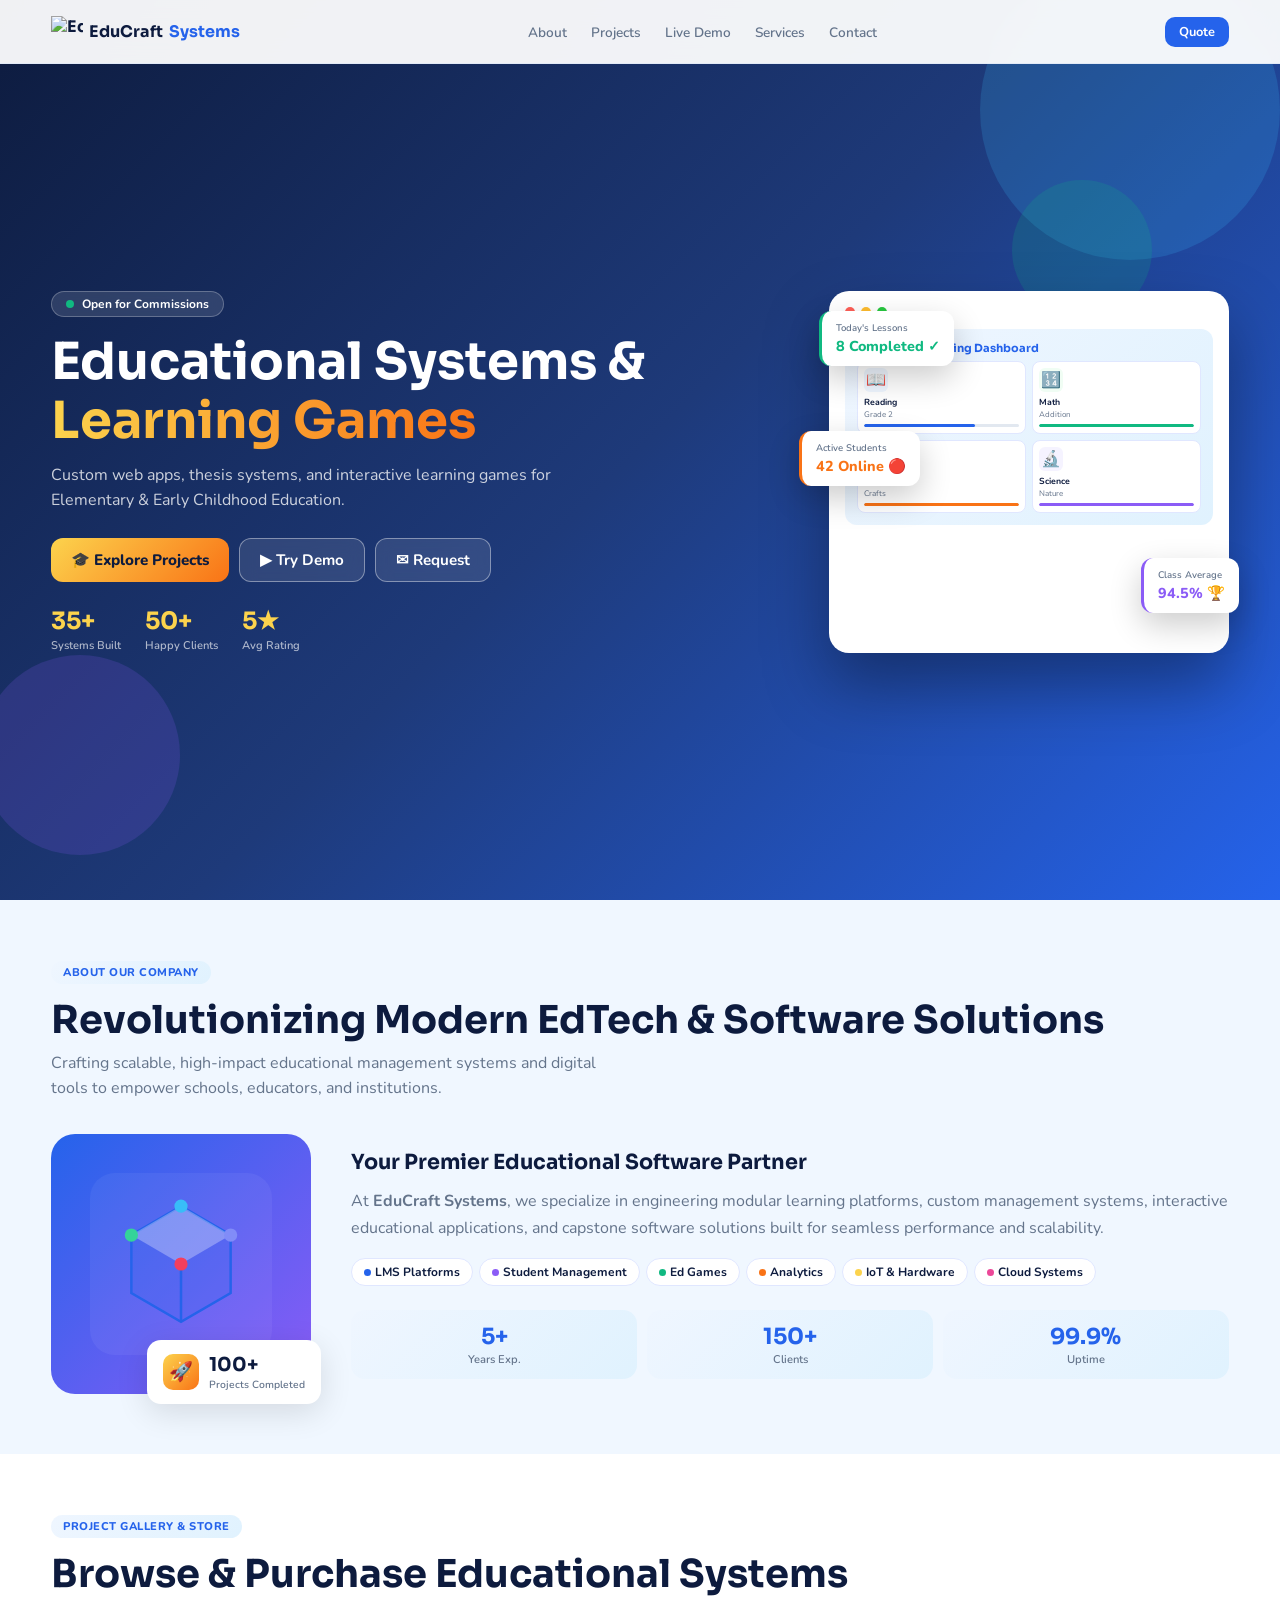
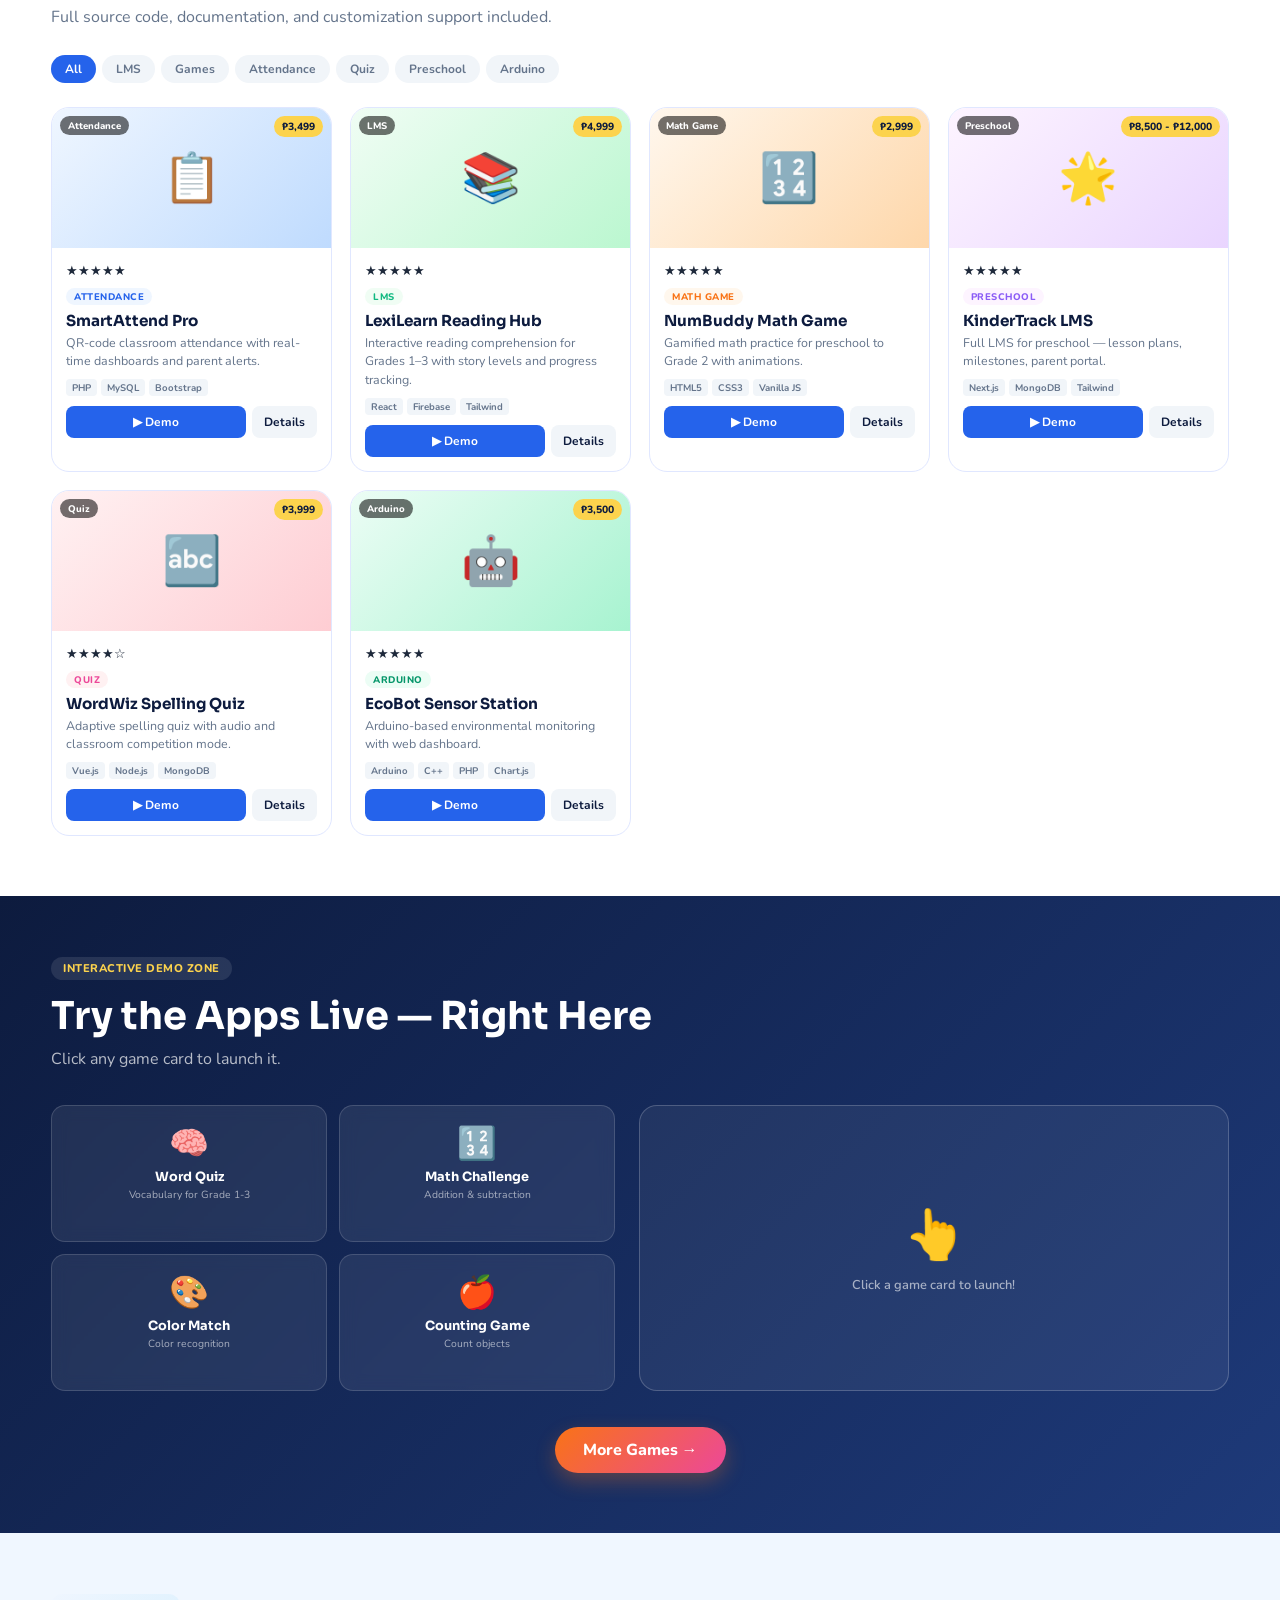
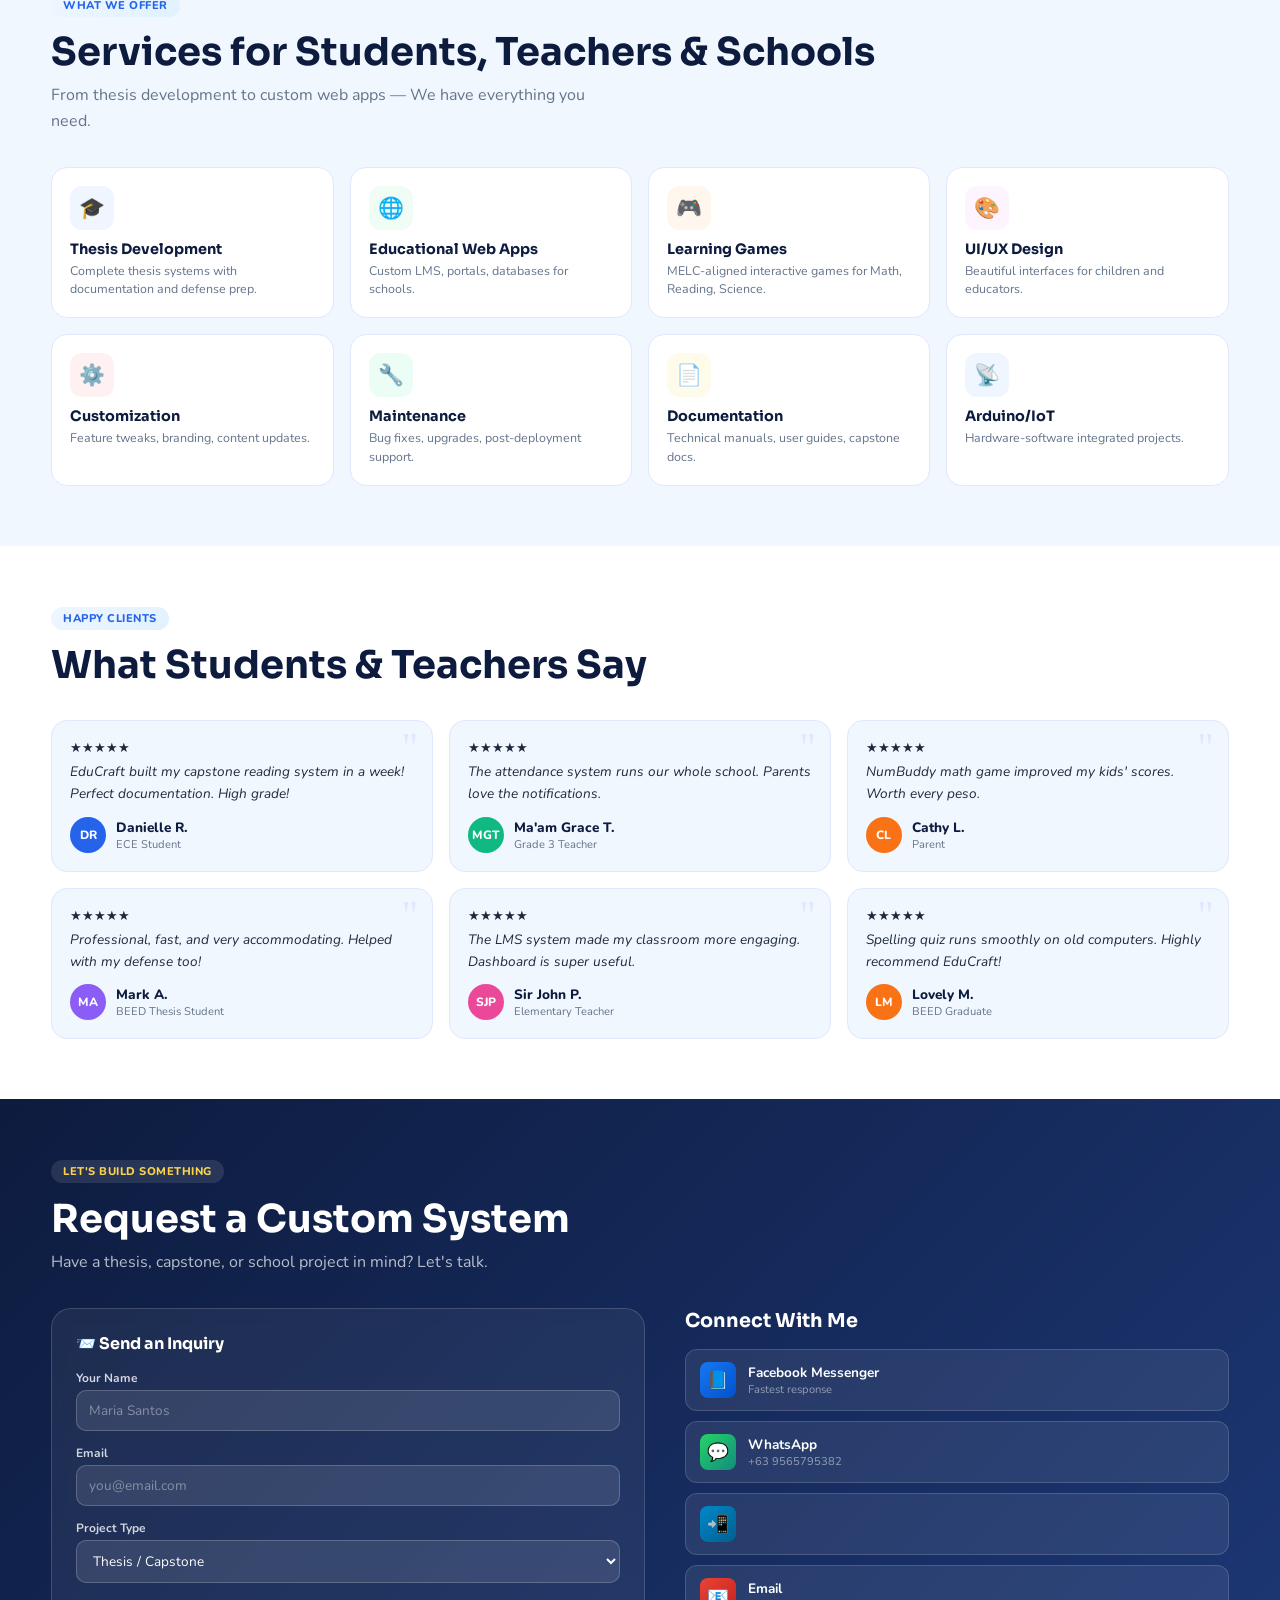
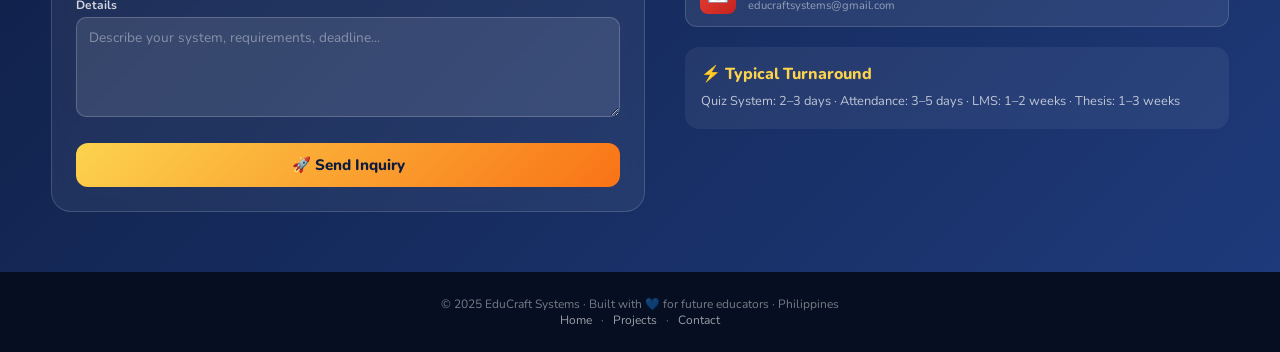
==== commit d5035f5c: "add contacts" ====
--- a/public/index.html
+++ b/public/index.html
@@ -2058,12 +2058,12 @@
                   style="background: linear-gradient(135deg, #0088cc, #005f8e)"
                   >📲</span
                 >
-                <div>
+                <!-- <div>
                   <div class="contact-link-text">Telegram</div>
                   <div class="contact-link-sub">@EduCraftSystems</div>
                 </div></a
-              >
-              <a href="mailto:hello@educraftsystems.dev" class="contact-link"
+              > -->
+              <a href="mailto:educraftsystems@gmail.com" class="contact-link"
                 ><span
                   class="contact-link-icon"
                   style="background: linear-gradient(135deg, #ea4335, #c5221f)"
@@ -2071,7 +2071,7 @@
                 >
                 <div>
                   <div class="contact-link-text">Email</div>
-                  <div class="contact-link-sub">hello@educraftsystems.dev</div>
+                  <div class="contact-link-sub">educraftsystems@gmail.com</div>
                 </div></a
               >
             </div>
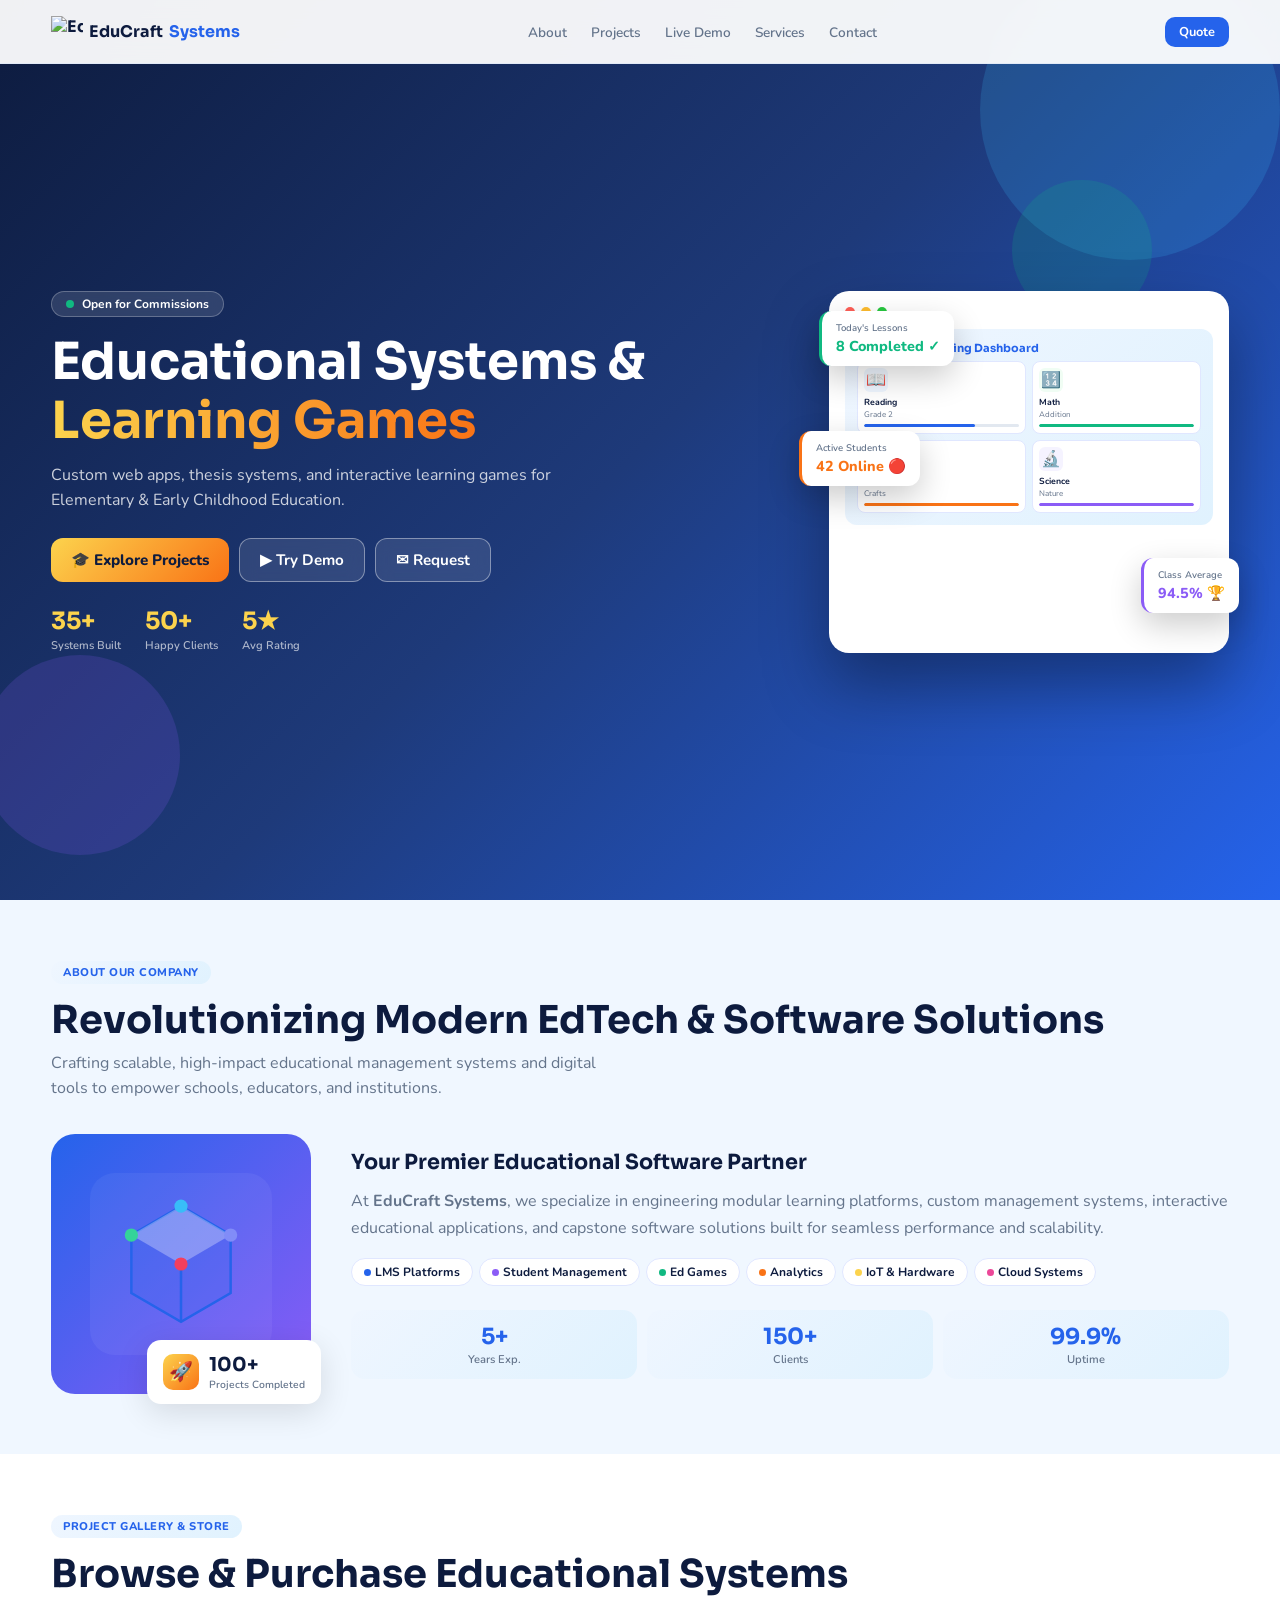
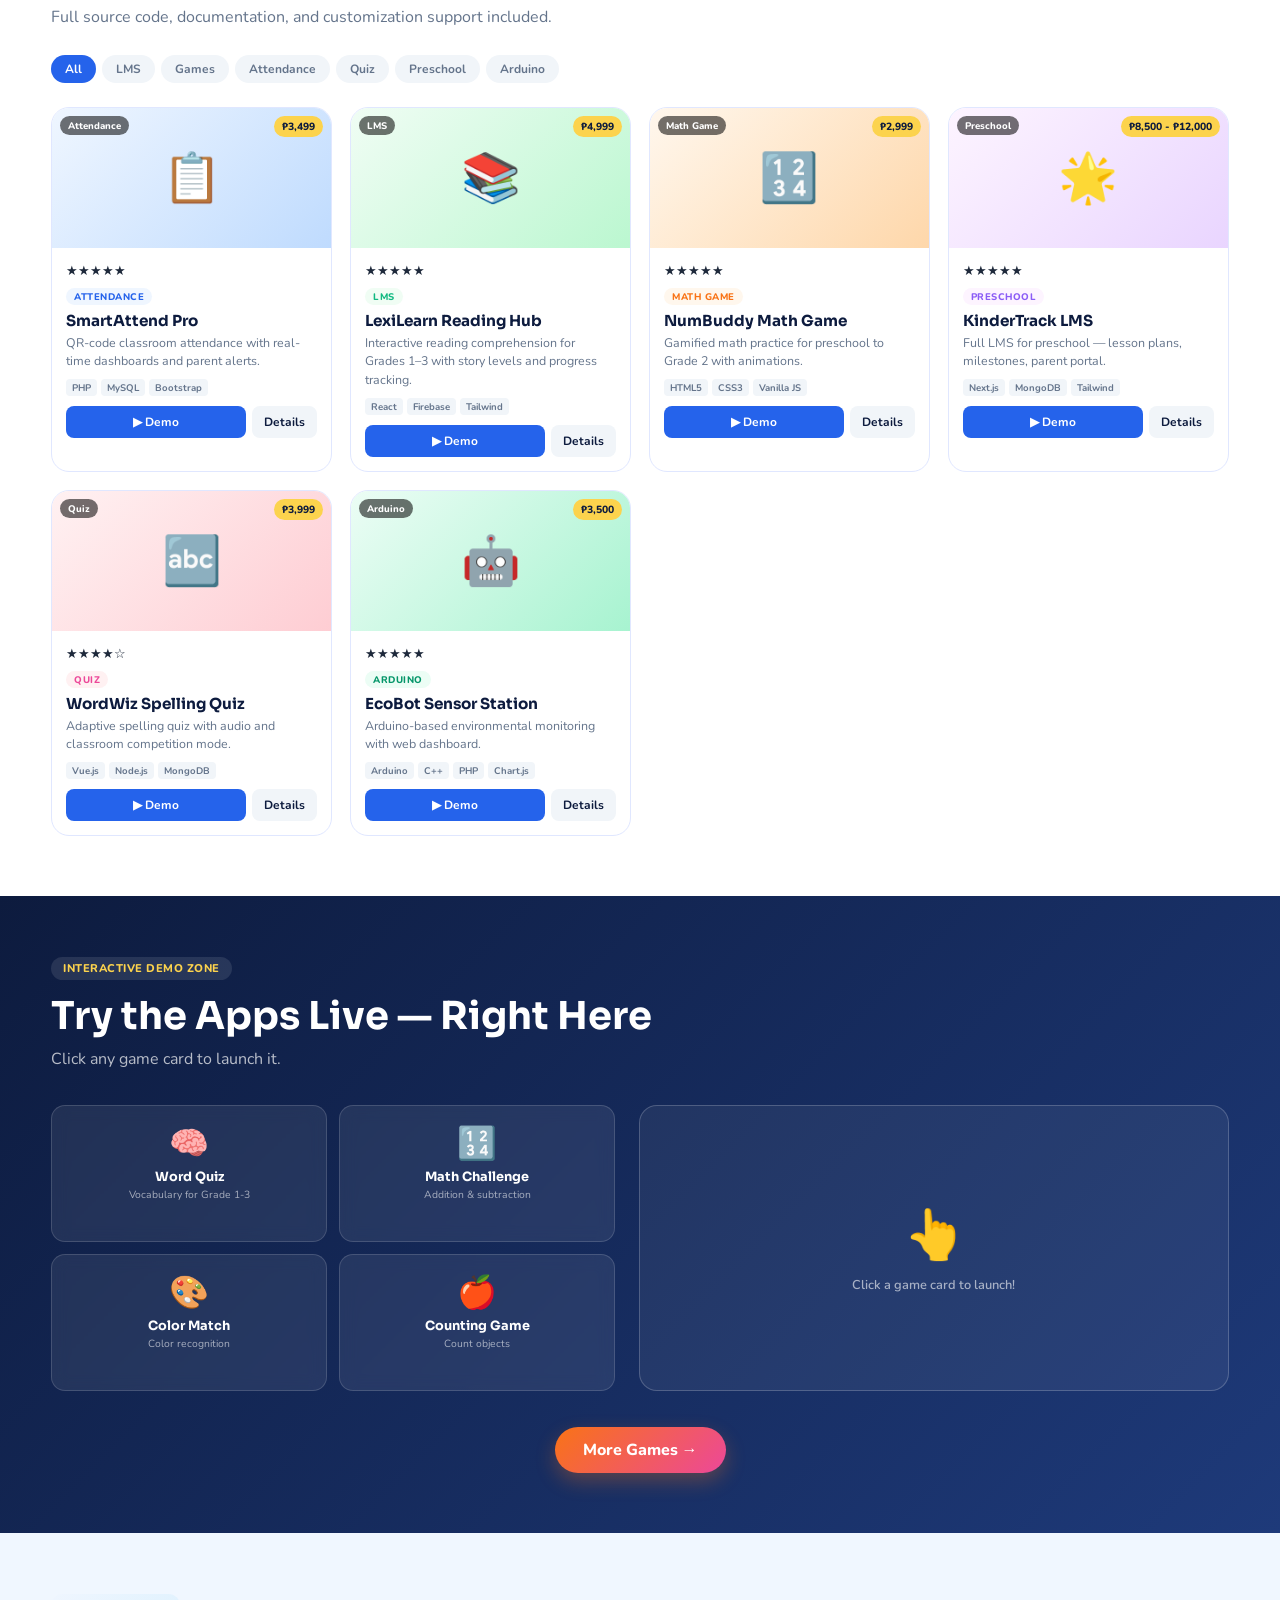
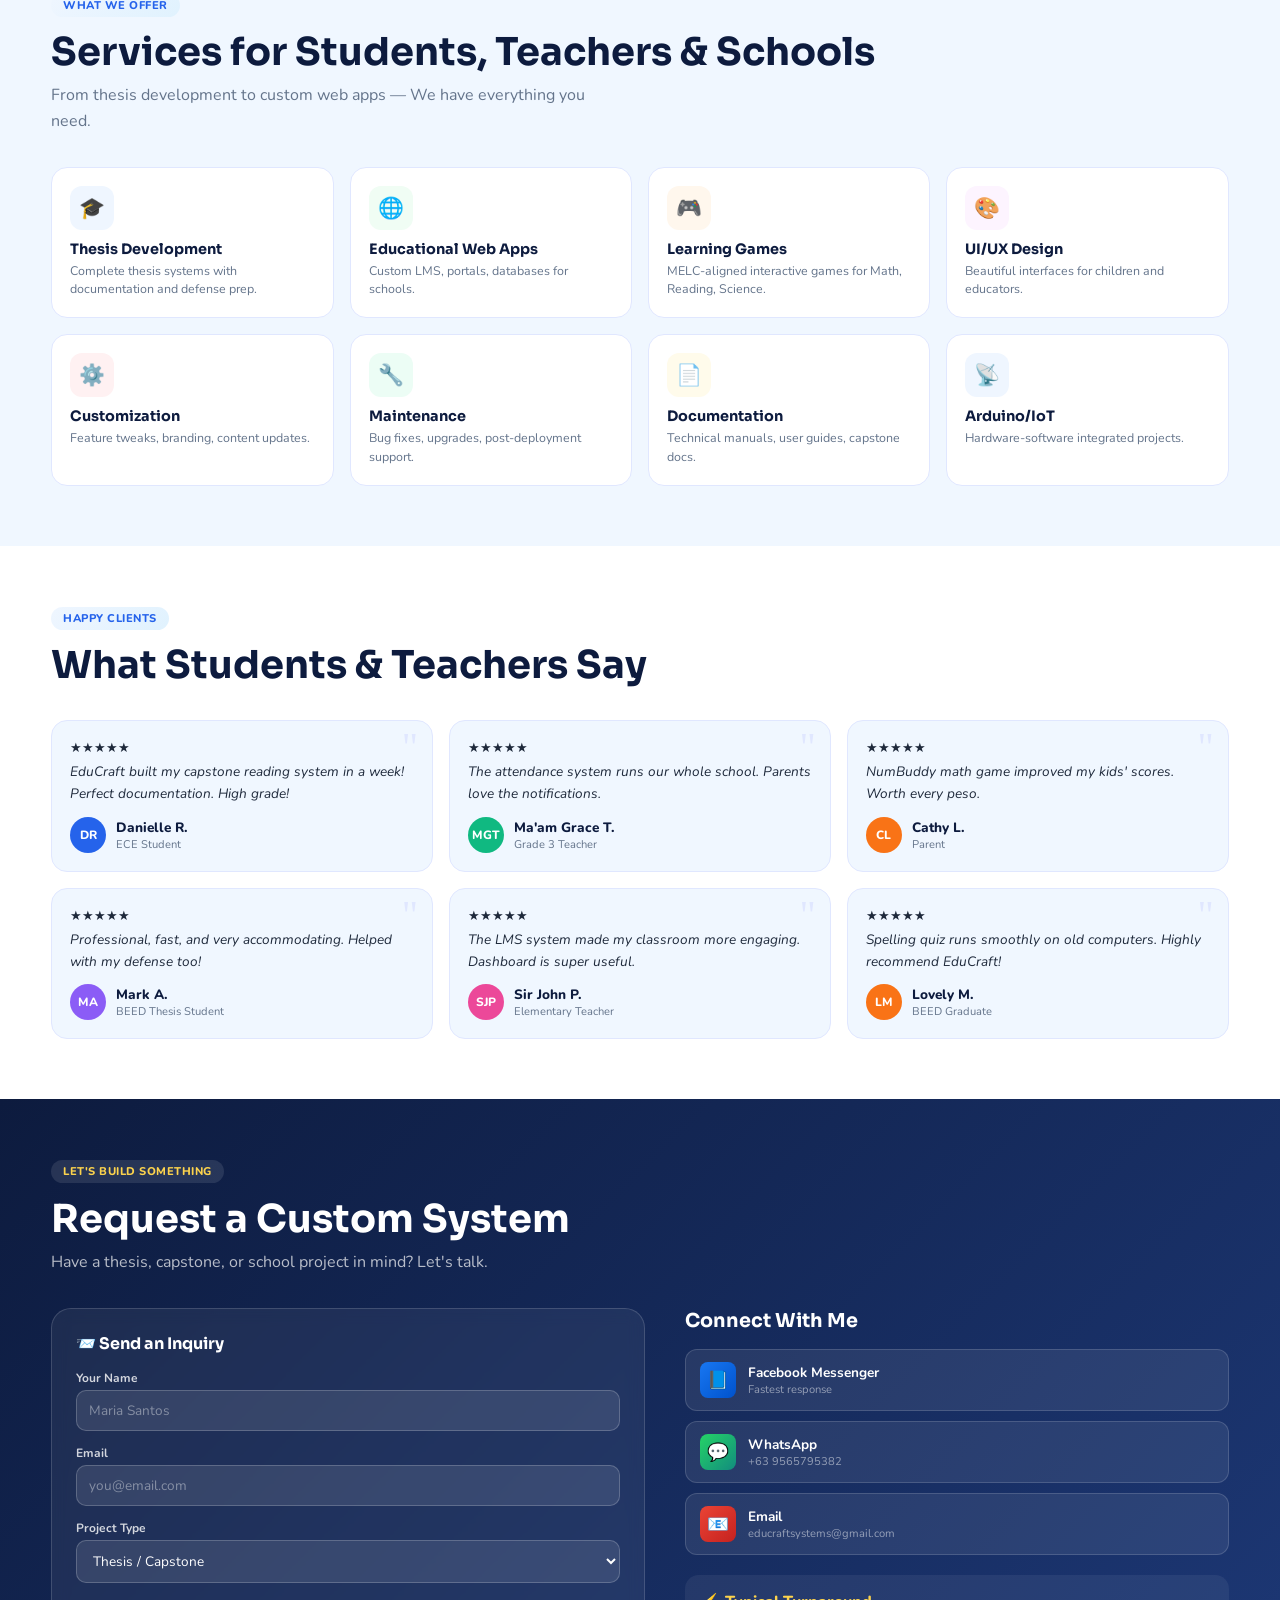
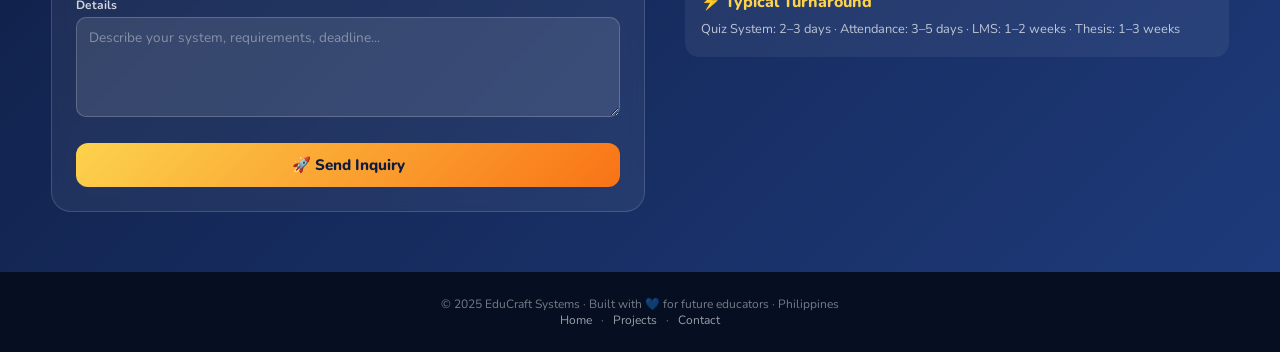
==== commit 73dbbd1a: "remove telegram" ====
--- a/public/index.html
+++ b/public/index.html
@@ -2052,12 +2052,12 @@
                   <div class="contact-link-sub">+63 9565795382</div>
                 </div></a
               >
-              <a href="#" class="contact-link"
+              <!-- <a href="#" class="contact-link"
                 ><span
                   class="contact-link-icon"
                   style="background: linear-gradient(135deg, #0088cc, #005f8e)"
                   >📲</span
-                >
+                > -->
                 <!-- <div>
                   <div class="contact-link-text">Telegram</div>
                   <div class="contact-link-sub">@EduCraftSystems</div>
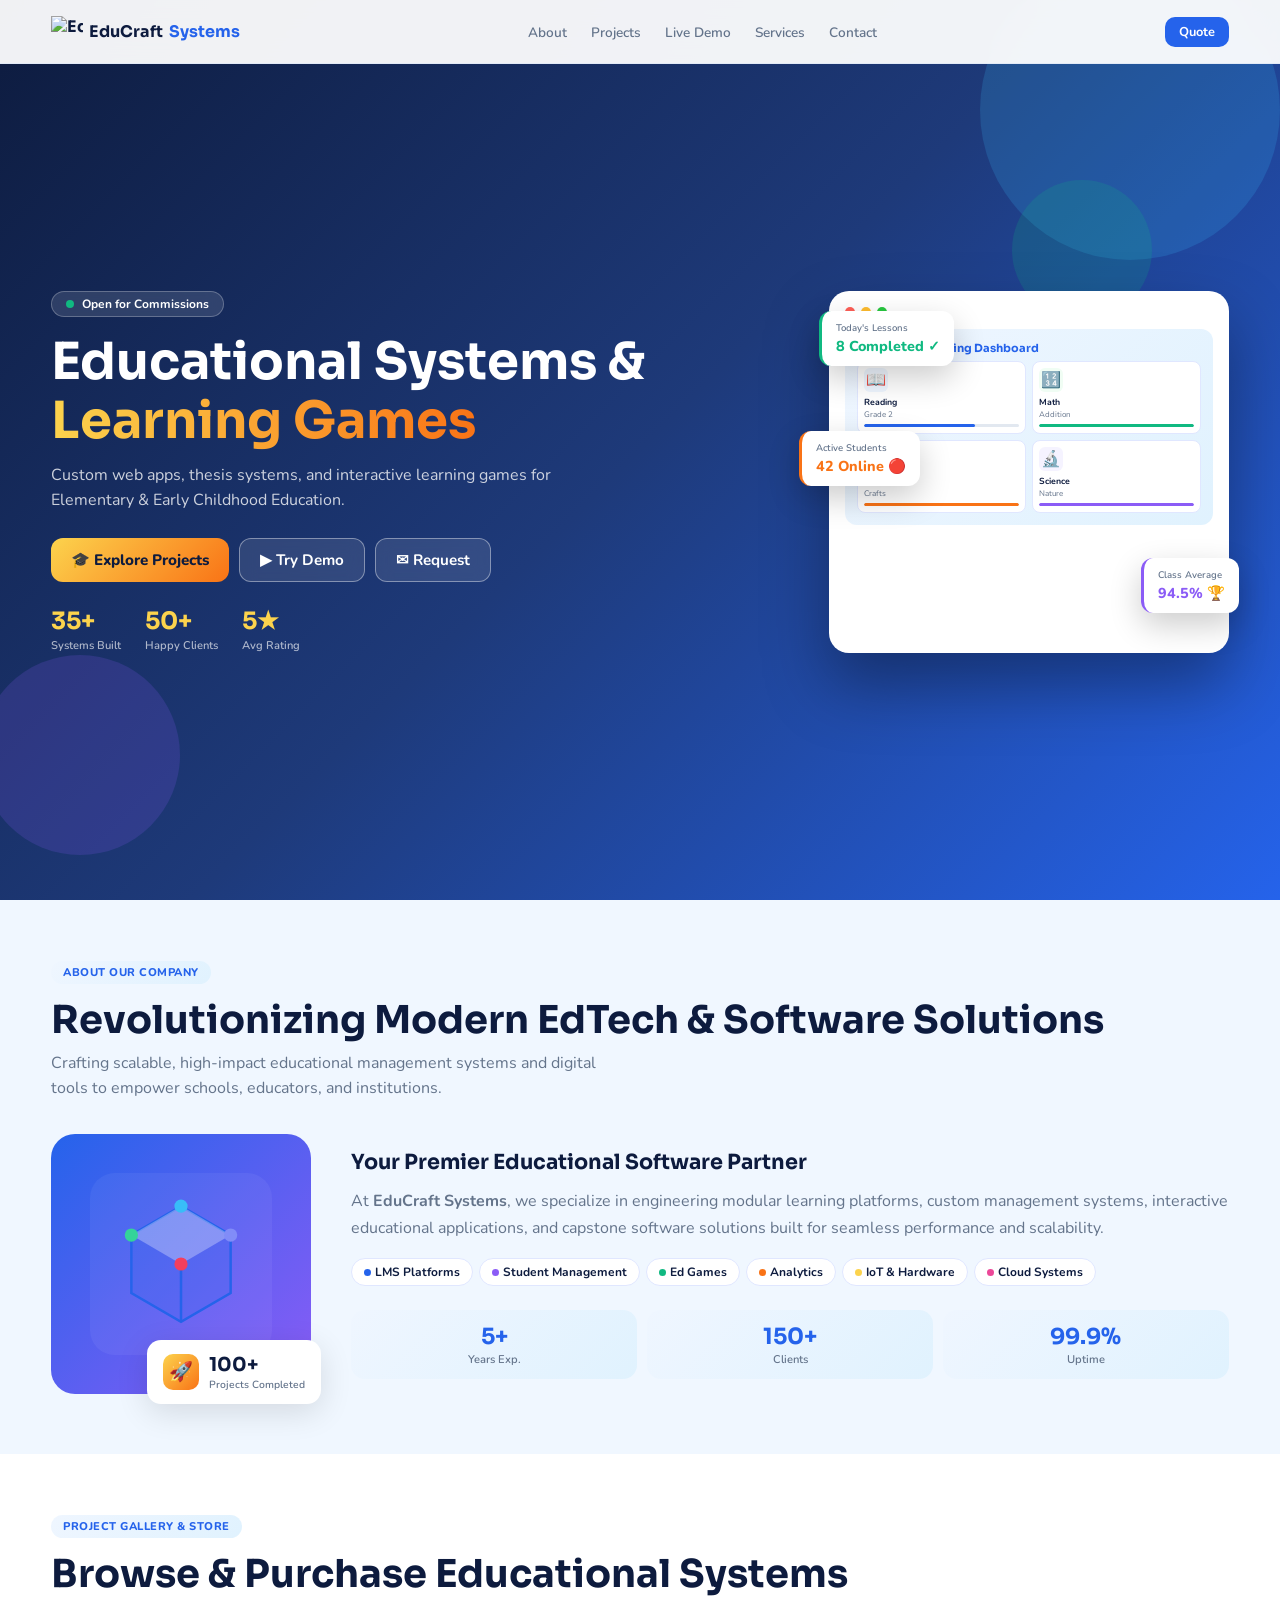
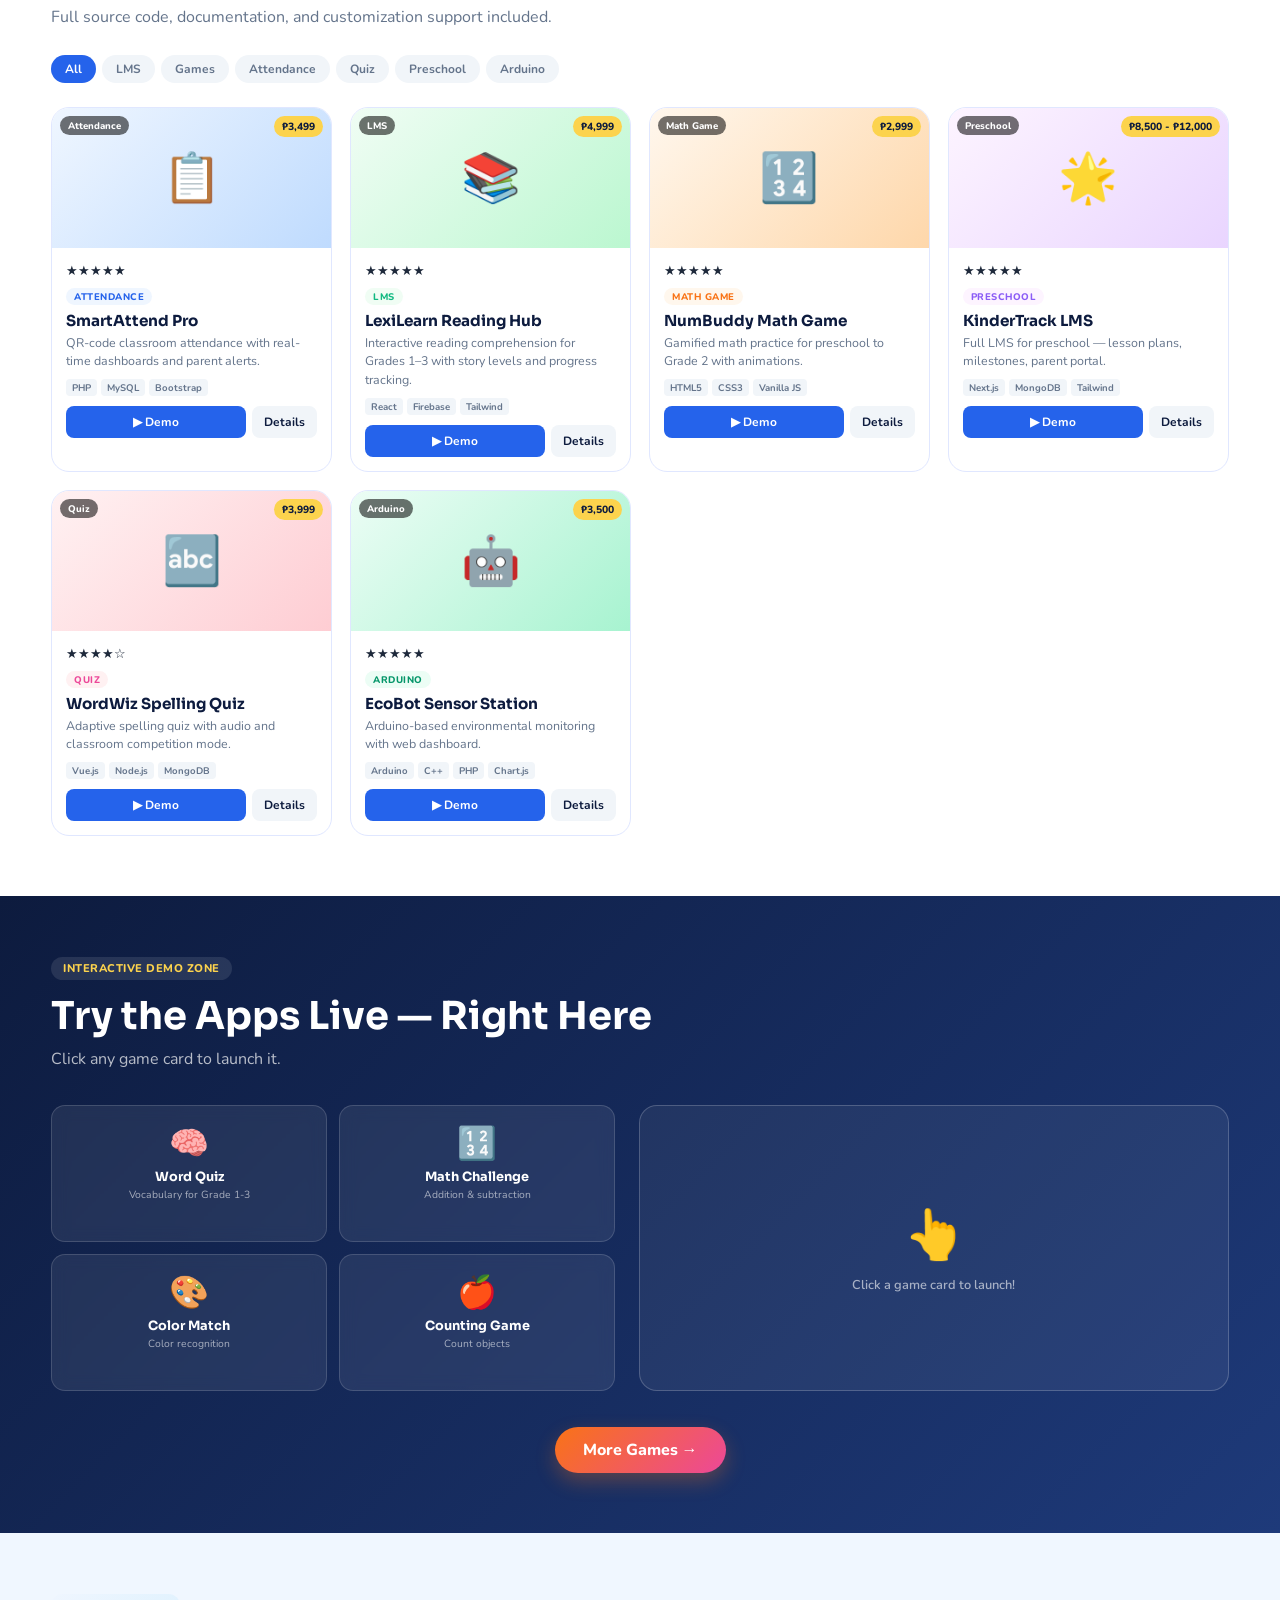
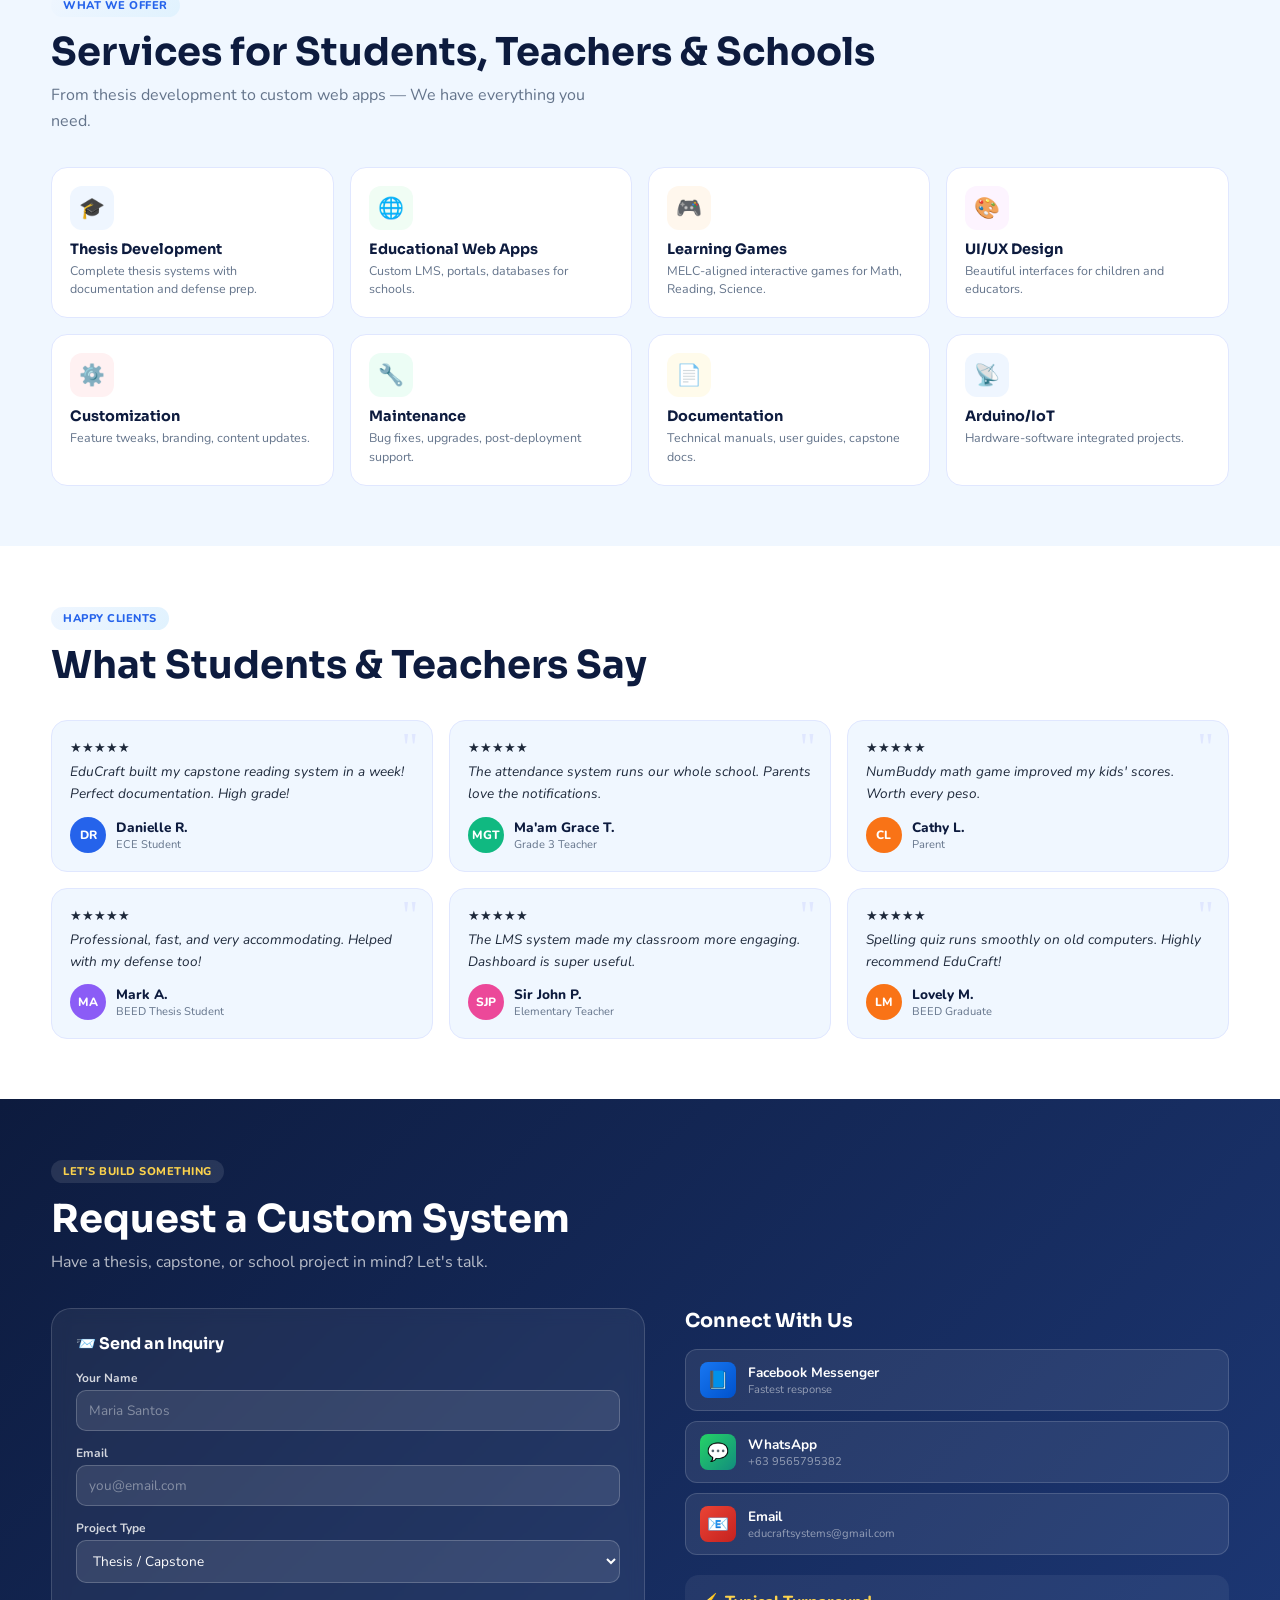
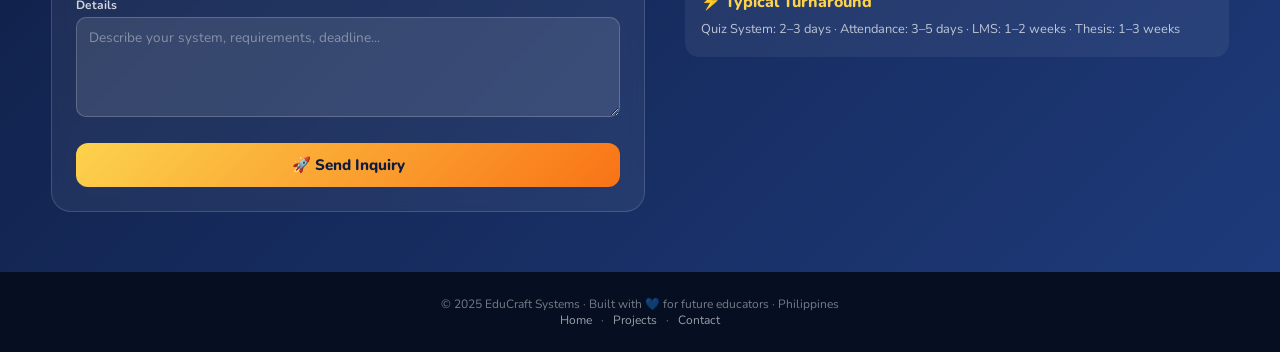
==== commit db13e6b8: "add inquiry" ====
--- a/public/index.html
+++ b/public/index.html
@@ -2029,7 +2029,7 @@
             </button>
           </div>
           <div class="contact-info">
-            <h3>Connect With Me</h3>
+            <h3>Connect With Us</h3>
             <div class="contact-links">
               <a href="https://m.me/1229944200208900" target="_blank" rel="noopener noreferrer" class="contact-link"
                 ><span
@@ -2041,7 +2041,7 @@
                   <div class="contact-link-text">Facebook Messenger</div>
                   <div class="contact-link-sub">Fastest response</div>
                 </div></a>
-              <a href="#" class="contact-link"
+              <a href="https://wa.me/639565795382" class="contact-link"
                 ><span
                   class="contact-link-icon"
                   style="background: linear-gradient(135deg, #25d366, #128c7e)"
@@ -2658,6 +2658,31 @@
 
       function sendInquiry() {
         showToast("✅ Inquiry sent! I'll reply within 24 hours.");
+        const name = document.getElementById("userName").value.trim();
+    const email = document.getElementById("userEmail").value.trim();
+    const project = document.getElementById("projectType").value;
+    const details = document.getElementById("projectDetails").value.trim();
+
+    if (!name || !email || !details) {
+      alert("Please fill in all required fields before sending.");
+      return;
+    }
+
+    const recipient = "educraftsystems@gmail.com";
+    const subject = encodeURIComponent(`[Inquiry] ${project} - ${name}`);
+    
+    const bodyText = `Hello EduCraft Systems,\n\n` +
+      `You have received a new inquiry:\n\n` +
+      `👤 Name: ${name}\n` +
+      `📧 Email: ${email}\n` +
+      `🛠️ Project Type: ${project}\n\n` +
+      `📝 Project Details:\n${details}\n\n` +
+      `---\nSent from EduCraft Web App`;
+
+    const body = encodeURIComponent(bodyText);
+
+    // Opens user's default email client pre-filled
+    window.location.href = `mailto:${recipient}?subject=${subject}&body=${body}`;
       }
       function showToast(msg) {
         const t = document.getElementById("toast");
